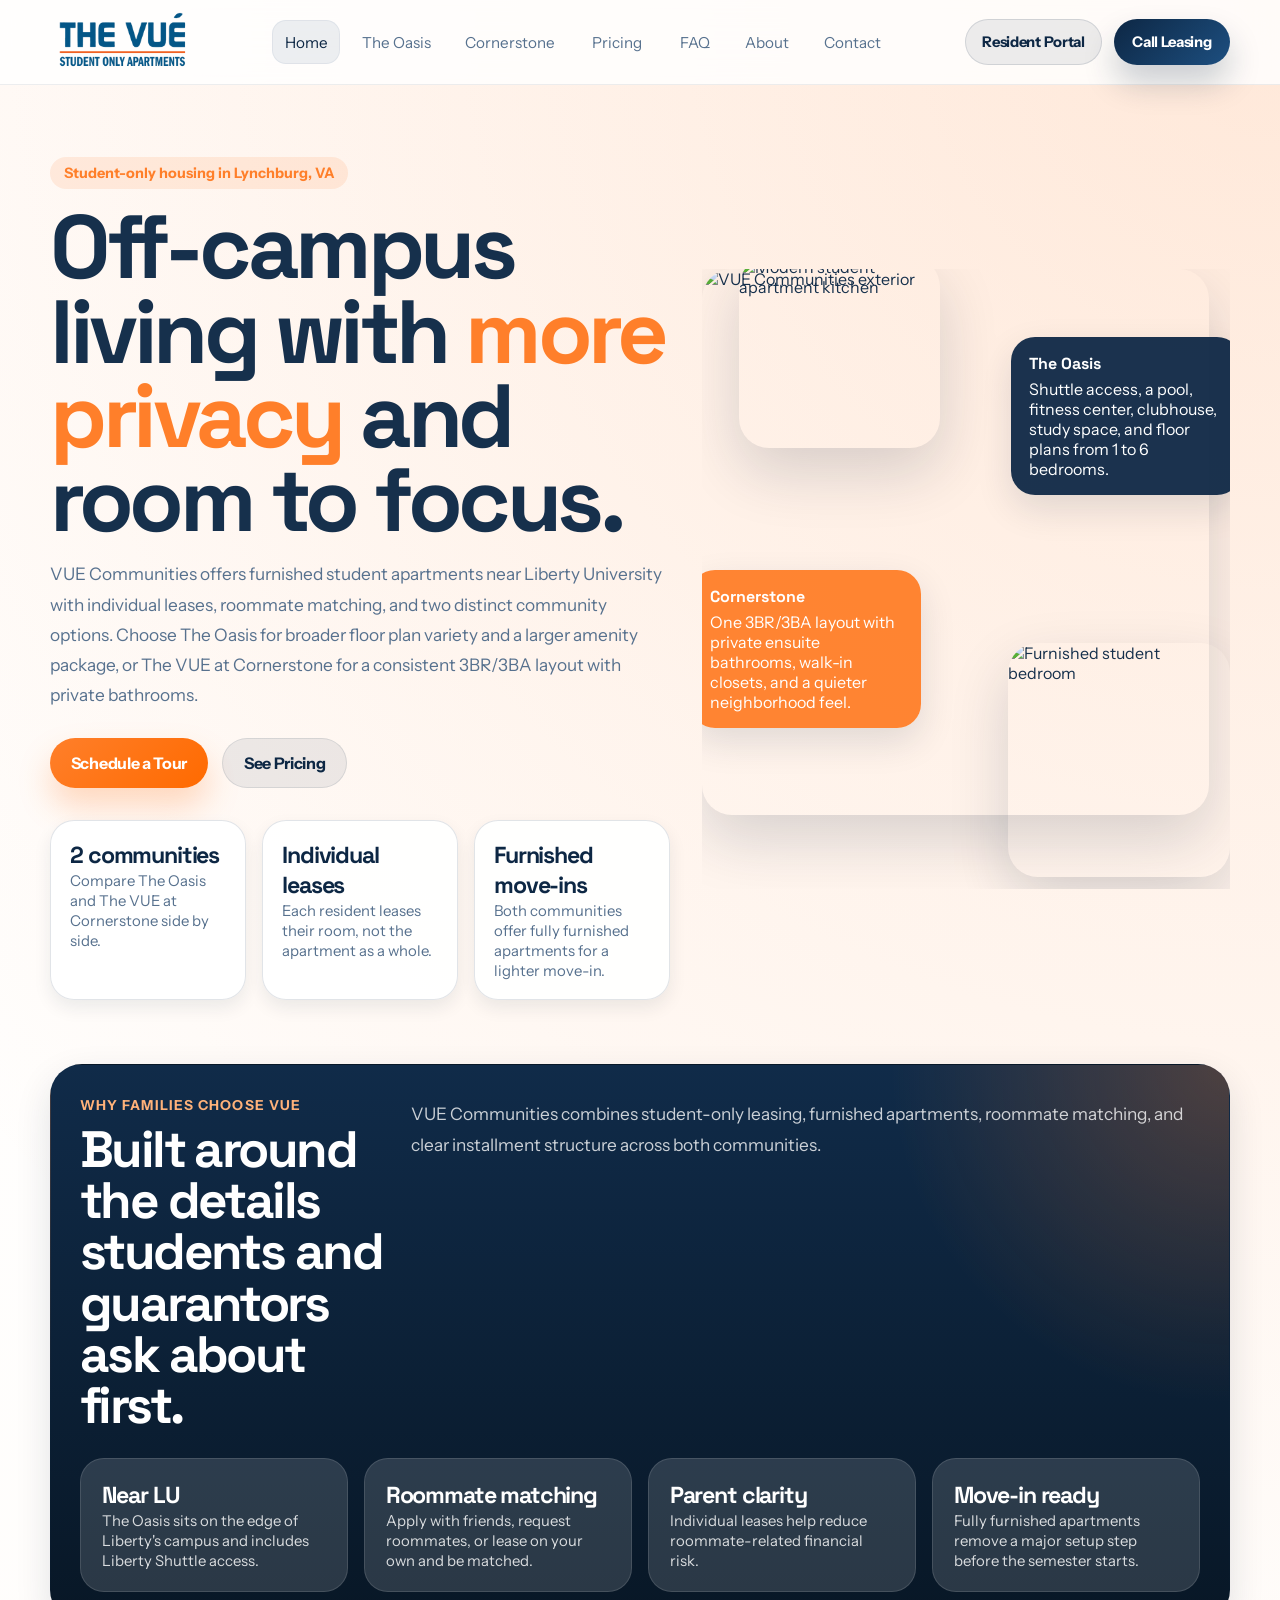
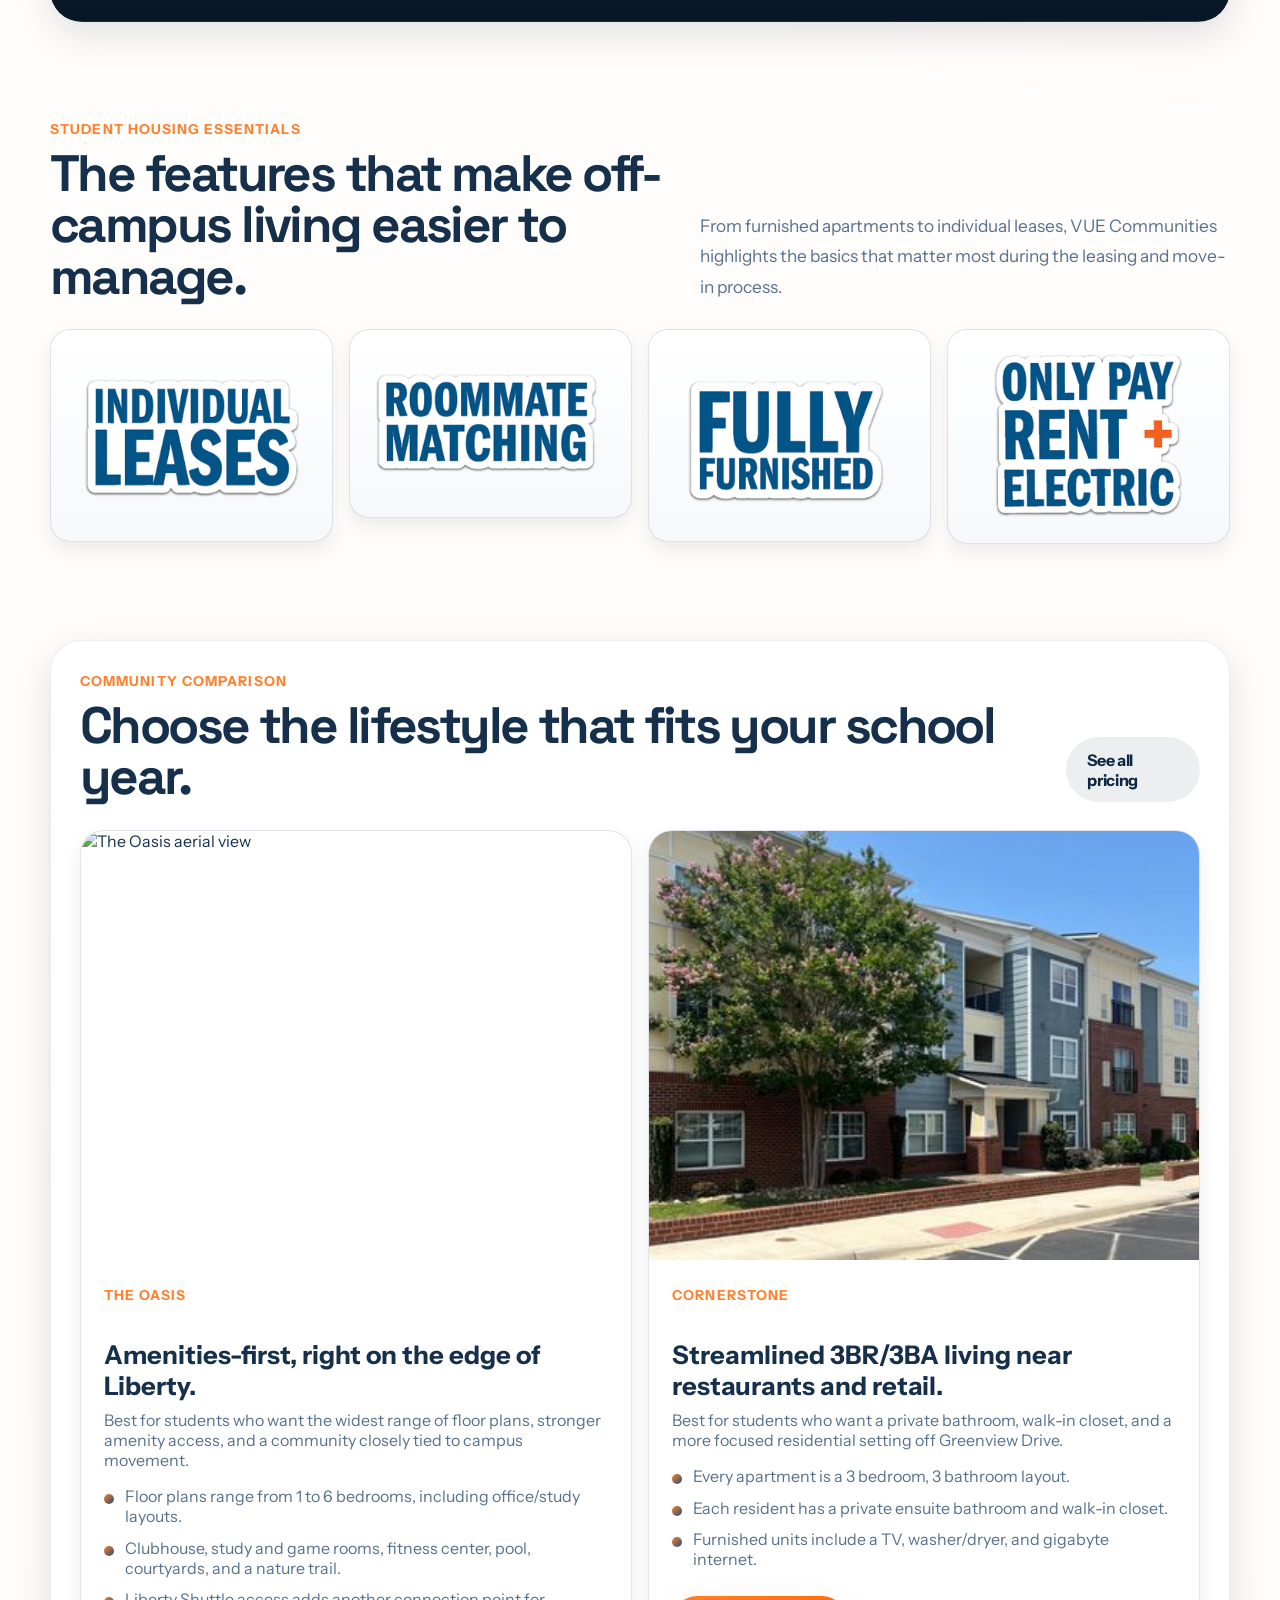
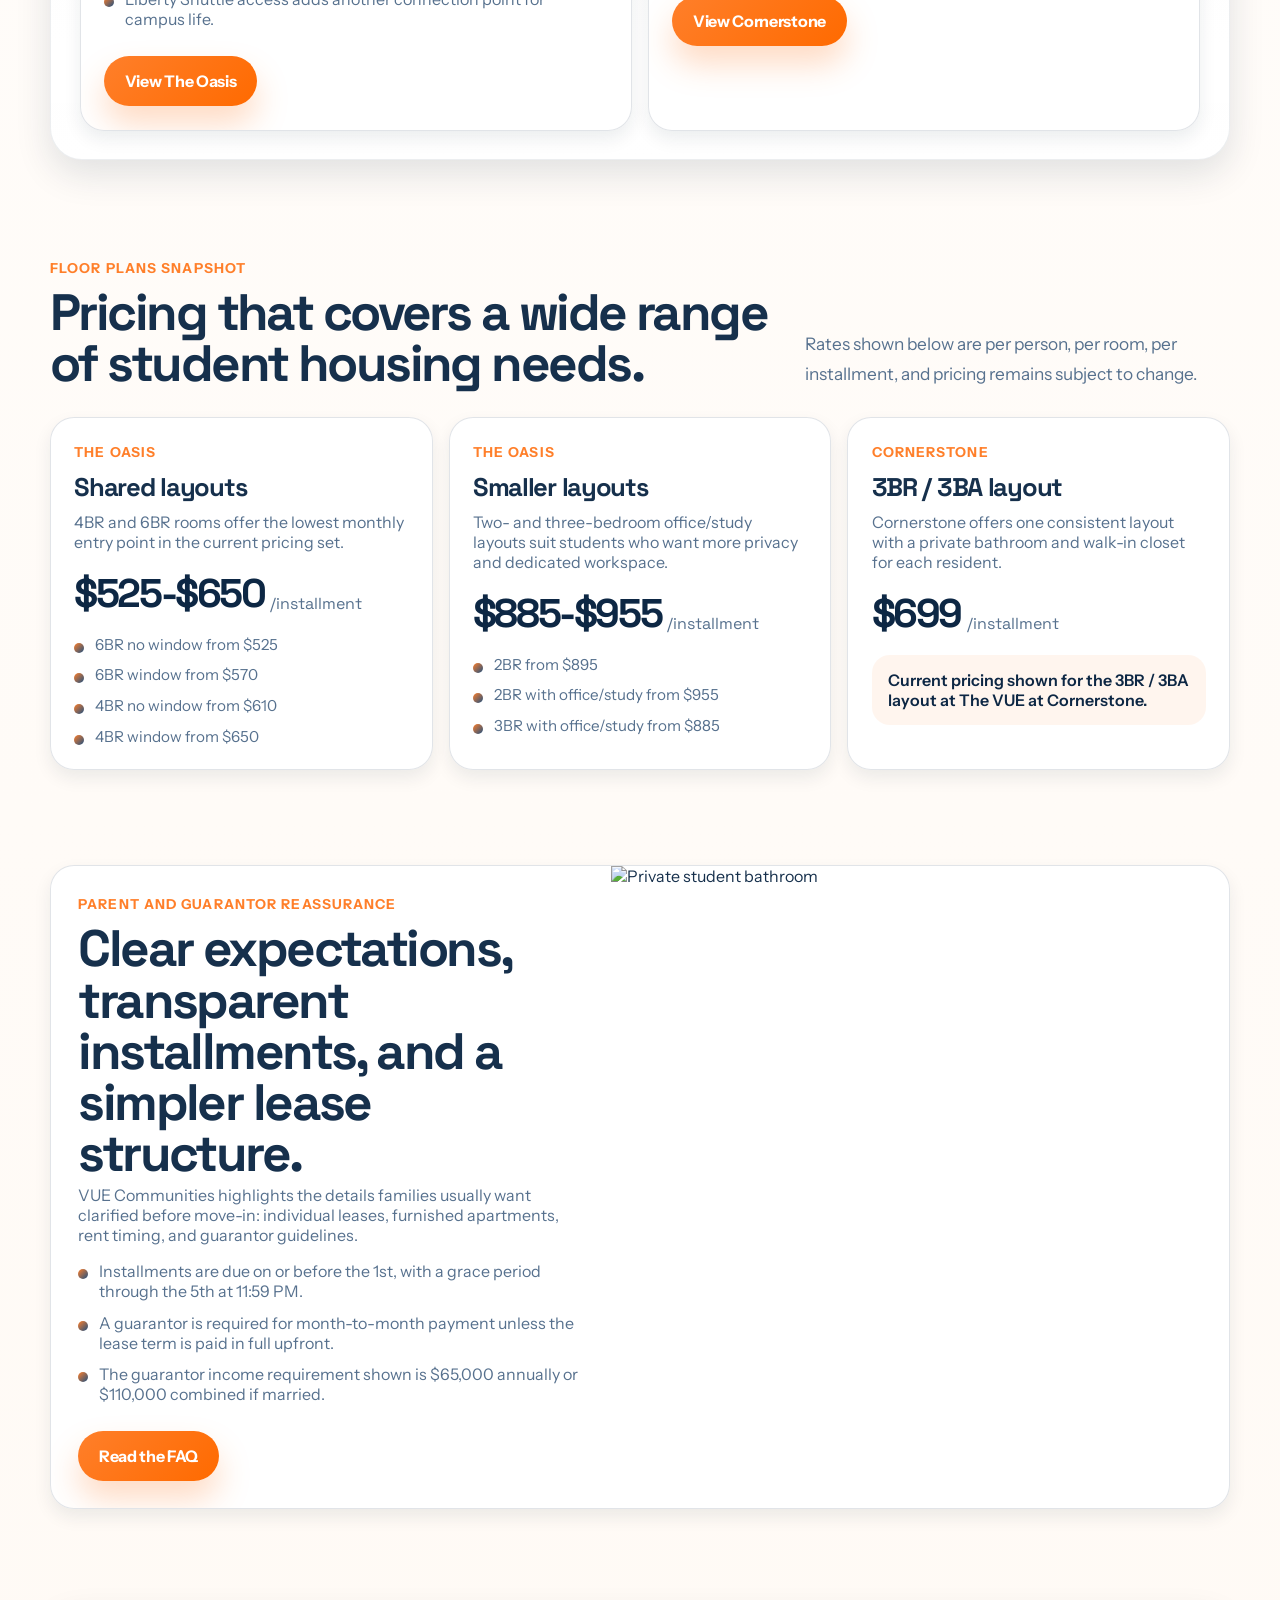
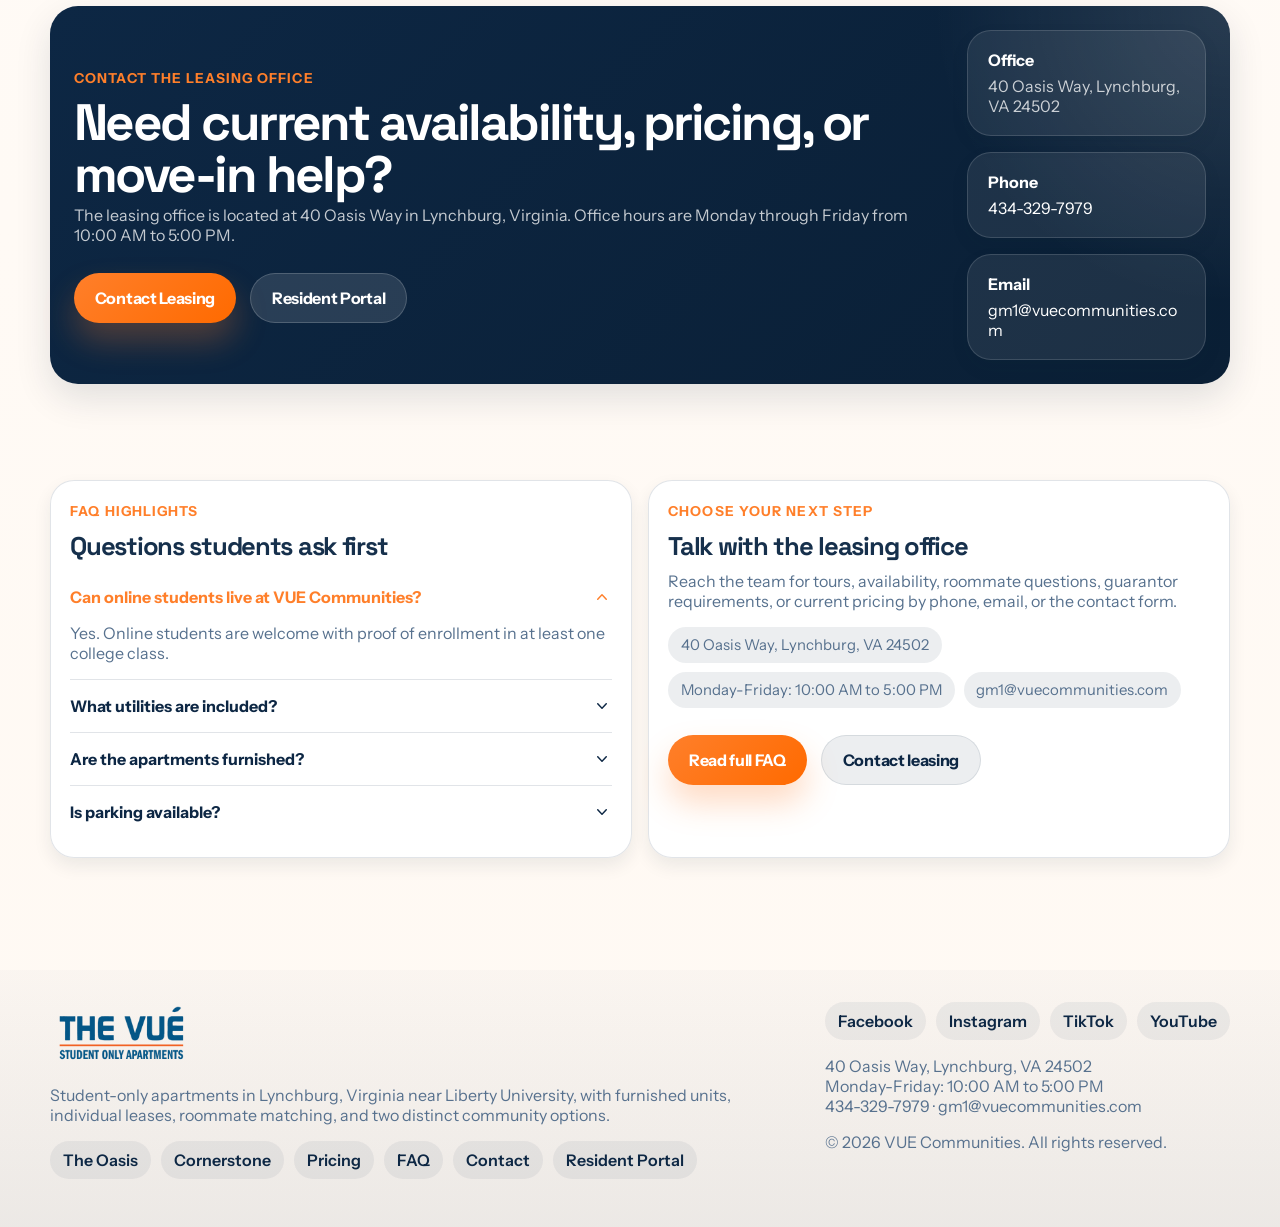
==== index.html @ 2d2b5cb3 "Restructure nav: flat links, consolidate content onto community pages Navigation simplified from dro" ====
<!doctype html>
<html lang="en">
  <head>
    <meta charset="utf-8" />
    <meta name="viewport" content="width=device-width, initial-scale=1" />
    <meta name="theme-color" content="#0d2744" />
    <link rel="icon" href="/assets/images/vue-logo.png" type="image/png" />
    <title>VUE Communities | Student Apartments Near Liberty University</title>
    <meta
      name="description"
      content="Student-only apartments near Liberty University in Lynchburg, VA. Compare The Oasis and The VUE at Cornerstone, with furnished units, individual leases, roommate matching, and current pricing."
    />
    <meta property="og:title" content="VUE Communities | Student Apartments Near Liberty University" />
    <meta
      property="og:description"
      content="Explore The Oasis and The VUE at Cornerstone, two furnished student apartment communities in Lynchburg, Virginia."
    />
    <meta property="og:type" content="website" />
    <meta property="og:url" content="https://vuecommunities.com/" />
    <meta property="og:image" content="https://vuecommunities.com/assets/images/vue-logo.png" />
    <meta name="twitter:card" content="summary" />
    <meta name="twitter:title" content="VUE Communities | Student Apartments Near Liberty University" />
    <meta
      name="twitter:description"
      content="Explore The Oasis and The VUE at Cornerstone, two furnished student apartment communities in Lynchburg, Virginia."
    />
    <link rel="canonical" href="https://vuecommunities.com/" />
    <link rel="icon" type="image/png" href="/assets/images/icon-192.png" />
    <link rel="apple-touch-icon" href="/assets/images/icon-192.png" />
    <link rel="manifest" href="/site.webmanifest" />
    <meta name="theme-color" content="#0d2744" />
    <link rel="preconnect" href="https://fonts.googleapis.com" />
    <link rel="preconnect" href="https://fonts.gstatic.com" crossorigin />
    <link
      href="https://fonts.googleapis.com/css2?family=Instrument+Sans:wght@400;500;600;700&family=Space+Grotesk:wght@500;700&display=swap"
      rel="stylesheet"
    />
    <link rel="stylesheet" href="/assets/styles.css" />
    <script defer src="/assets/site.js"></script>
  </head>
  <body>
    <a class="skip-link" href="#main">Skip to content</a>
    <header class="site-header">
      <div class="nav-shell">
        <a class="brand" href="/">
          <img src="/assets/images/vue-logo.png" alt="VUE Communities logo" />
        </a>
        <button
          class="nav-toggle"
          type="button"
          aria-label="Toggle navigation"
          aria-expanded="false"
          aria-controls="primary-nav"
          data-nav-toggle
        >
          <span></span><span></span><span></span>
        </button>
        <nav aria-label="Primary">
          <ul class="nav-links" id="primary-nav">
            <li><a class="is-active" href="/">Home</a></li>
            <li><a href="/the-oasis">The Oasis</a></li>
            <li><a href="/cornerstone">Cornerstone</a></li>
            <li><a href="/floor-plans-pricing">Pricing</a></li>
            <li><a href="/faq">FAQ</a></li>
            <li><a href="/about">About</a></li>
            <li><a href="/contact">Contact</a></li>
            <li class="nav-links__portal-item">
              <a href="https://sclas.twa.rentmanager.com/" target="_blank" rel="noopener noreferrer">Resident Portal</a>
            </li>
            <li class="nav-links__mobile-cta">
              <a class="btn btn-primary" href="tel:4343297979">Call Leasing</a>
              <a class="btn btn-dark" href="/contact">Schedule a Tour</a>
            </li>
          </ul>
        </nav>
        <div class="nav-actions">
          <a
            class="btn btn-secondary btn-portal"
            href="https://sclas.twa.rentmanager.com/"
            target="_blank"
            rel="noopener noreferrer"
          >
            Resident Portal
          </a>
          <a class="btn btn-dark" href="tel:4343297979">Call Leasing</a>
        </div>
      </div>
    </header>

    <main id="main">
      <div class="hero-wrap">
        <section class="hero">
          <div class="hero-copy reveal">
            <div class="eyebrow">Student-only housing in Lynchburg, VA</div>
            <h1>
              Off-campus living with
              <span class="accent">more privacy</span> and room to focus.
            </h1>
            <p>
              VUE Communities offers furnished student apartments near Liberty University with individual leases,
              roommate matching, and two distinct community options. Choose The Oasis for broader floor plan variety and
              a larger amenity package, or The VUE at Cornerstone for a consistent 3BR/3BA layout with private bathrooms.
            </p>
            <div class="hero-actions">
              <a class="btn btn-primary" href="/contact">Schedule a Tour</a>
              <a class="btn btn-secondary" href="/floor-plans-pricing">See Pricing</a>
            </div>
            <div class="hero-meta">
              <div class="meta-card">
                <strong>2 communities</strong>
                <span>Compare The Oasis and The VUE at Cornerstone side by side.</span>
              </div>
              <div class="meta-card">
                <strong>Individual leases</strong>
                <span>Each resident leases their room, not the apartment as a whole.</span>
              </div>
              <div class="meta-card">
                <strong>Furnished move-ins</strong>
                <span>Both communities offer fully furnished apartments for a lighter move-in.</span>
              </div>
            </div>
          </div>
          <div class="hero-visual reveal">
            <div class="photo-stack">
              <div class="photo-main">
                <img
                  src="https://povizsshrvyqcaszwzmr.supabase.co/storage/v1/object/public/vue-site-assets/outside-7.jpg"
                  alt="VUE Communities exterior"
                />
              </div>
              <div class="photo-float">
                <img
                  src="https://povizsshrvyqcaszwzmr.supabase.co/storage/v1/object/public/vue-site-assets/kitchen.png"
                  alt="Modern student apartment kitchen"
                />
              </div>
              <div class="photo-small">
                <img
                  src="https://povizsshrvyqcaszwzmr.supabase.co/storage/v1/object/public/vue-site-assets/bedroom-1.png"
                  alt="Furnished student bedroom"
                />
              </div>
              <div class="visual-chip">
                <strong>The Oasis</strong>
                Shuttle access, a pool, fitness center, clubhouse, study space, and floor plans from 1 to 6 bedrooms.
              </div>
              <div class="visual-chip is-orange">
                <strong>Cornerstone</strong>
                One 3BR/3BA layout with private ensuite bathrooms, walk-in closets, and a quieter neighborhood feel.
              </div>
            </div>
          </div>
        </section>
      </div>

      <section class="section reveal">
        <div class="surface navy">
          <div class="section-head">
            <div>
              <div class="kicker">Why families choose VUE</div>
              <h2>Built around the details students and guarantors ask about first.</h2>
            </div>
            <p class="section-intro">
              VUE Communities combines student-only leasing, furnished apartments, roommate matching, and clear
              installment structure across both communities.
            </p>
          </div>
          <div class="stat-grid">
            <div class="stat-card">
              <strong>Near LU</strong>
              <span>The Oasis sits on the edge of Liberty's campus and includes Liberty Shuttle access.</span>
            </div>
            <div class="stat-card">
              <strong>Roommate matching</strong>
              <span>Apply with friends, request roommates, or lease on your own and be matched.</span>
            </div>
            <div class="stat-card">
              <strong>Parent clarity</strong>
              <span>Individual leases help reduce roommate-related financial risk.</span>
            </div>
            <div class="stat-card">
              <strong>Move-in ready</strong>
              <span>Fully furnished apartments remove a major setup step before the semester starts.</span>
            </div>
          </div>
        </div>
      </section>

      <section class="section reveal">
        <div class="section-head">
          <div>
            <div class="kicker">Student housing essentials</div>
            <h2>The features that make off-campus living easier to manage.</h2>
          </div>
          <p class="section-intro">
            From furnished apartments to individual leases, VUE Communities highlights the basics that matter most during
            the leasing and move-in process.
          </p>
        </div>
        <div class="badge-art">
          <img src="/assets/images/fully-furnished.png" alt="Fully furnished badge" loading="lazy" />
          <img src="/assets/images/roommate-matching.png" alt="Roommate matching badge" loading="lazy" />
          <img src="/assets/images/rent-electric.png" alt="Only pay rent and electric badge" loading="lazy" />
          <img src="/assets/images/individual-leases.png" alt="Individual leases badge" loading="lazy" />
        </div>
      </section>

      <section class="section reveal">
        <div class="surface">
          <div class="section-head">
            <div>
              <div class="kicker">Community comparison</div>
              <h2>Choose the lifestyle that fits your school year.</h2>
            </div>
            <a class="btn btn-secondary" href="/floor-plans-pricing">See all pricing</a>
          </div>
          <div class="community-grid">
            <article class="community-card">
              <div class="media">
                <img
                  src="https://povizsshrvyqcaszwzmr.supabase.co/storage/v1/object/public/vue-site-assets/drone-3.jpg"
                  alt="The Oasis aerial view"
                  loading="lazy"
                />
              </div>
              <div class="community-card__body">
                <div class="kicker">The Oasis</div>
                <h3>Amenities-first, right on the edge of Liberty.</h3>
                <p>
                  Best for students who want the widest range of floor plans, stronger amenity access, and a community
                  closely tied to campus movement.
                </p>
                <ul class="list">
                  <li>Floor plans range from 1 to 6 bedrooms, including office/study layouts.</li>
                  <li>Clubhouse, study and game rooms, fitness center, pool, courtyards, and a nature trail.</li>
                  <li>Liberty Shuttle access adds another connection point for campus life.</li>
                </ul>
                <div class="hero-actions">
                  <a class="btn btn-primary" href="/the-oasis">View The Oasis</a>
                </div>
              </div>
            </article>
            <article class="community-card">
              <div class="media">
                <img
                  src="/assets/images/cornerstone-exterior.jpg"
                  alt="Exterior of The VUE at Cornerstone"
                  loading="lazy"
                />
              </div>
              <div class="community-card__body">
                <div class="kicker">Cornerstone</div>
                <h3>Streamlined 3BR/3BA living near restaurants and retail.</h3>
                <p>
                  Best for students who want a private bathroom, walk-in closet, and a more focused residential setting
                  off Greenview Drive.
                </p>
                <ul class="list">
                  <li>Every apartment is a 3 bedroom, 3 bathroom layout.</li>
                  <li>Each resident has a private ensuite bathroom and walk-in closet.</li>
                  <li>Furnished units include a TV, washer/dryer, and gigabyte internet.</li>
                </ul>
                <div class="hero-actions">
                  <a class="btn btn-primary" href="/cornerstone">View Cornerstone</a>
                </div>
              </div>
            </article>
          </div>
        </div>
      </section>

      <section class="section reveal">
        <div class="section-head">
          <div>
            <div class="kicker">Floor plans snapshot</div>
            <h2>Pricing that covers a wide range of student housing needs.</h2>
          </div>
          <p class="section-intro">
            Rates shown below are per person, per room, per installment, and pricing remains subject to change.
          </p>
        </div>
        <div class="pricing-grid three">
          <article class="pricing-card">
            <div class="pricing-card__body">
              <div class="kicker">The Oasis</div>
              <h3>Shared layouts</h3>
              <p>4BR and 6BR rooms offer the lowest monthly entry point in the current pricing set.</p>
              <div class="price"><strong>$525-$650</strong><span>/installment</span></div>
              <ul class="tiny-list">
                <li>6BR no window from $525</li>
                <li>6BR window from $570</li>
                <li>4BR no window from $610</li>
                <li>4BR window from $650</li>
              </ul>
            </div>
          </article>
          <article class="pricing-card">
            <div class="pricing-card__body">
              <div class="kicker">The Oasis</div>
              <h3>Smaller layouts</h3>
              <p>Two- and three-bedroom office/study layouts suit students who want more privacy and dedicated workspace.</p>
              <div class="price"><strong>$885-$955</strong><span>/installment</span></div>
              <ul class="tiny-list">
                <li>2BR from $895</li>
                <li>2BR with office/study from $955</li>
                <li>3BR with office/study from $885</li>
              </ul>
            </div>
          </article>
          <article class="pricing-card">
            <div class="pricing-card__body">
              <div class="kicker">Cornerstone</div>
              <h3>3BR / 3BA layout</h3>
              <p>Cornerstone offers one consistent layout with a private bathroom and walk-in closet for each resident.</p>
              <div class="price"><strong>$699</strong><span>/installment</span></div>
              <div class="pricing-note">Current pricing shown for the 3BR / 3BA layout at The VUE at Cornerstone.</div>
            </div>
          </article>
        </div>
      </section>

      <section class="section reveal">
        <div class="spotlight">
          <div class="spotlight__copy">
            <div class="kicker">Parent and guarantor reassurance</div>
            <h2>Clear expectations, transparent installments, and a simpler lease structure.</h2>
            <p>
              VUE Communities highlights the details families usually want clarified before move-in: individual leases,
              furnished apartments, rent timing, and guarantor guidelines.
            </p>
            <ul class="list">
              <li>Installments are due on or before the 1st, with a grace period through the 5th at 11:59 PM.</li>
              <li>A guarantor is required for month-to-month payment unless the lease term is paid in full upfront.</li>
              <li>The guarantor income requirement shown is $65,000 annually or $110,000 combined if married.</li>
            </ul>
            <div class="hero-actions">
              <a class="btn btn-primary" href="/faq">Read the FAQ</a>
            </div>
          </div>
          <div class="spotlight__media">
            <img
              src="https://povizsshrvyqcaszwzmr.supabase.co/storage/v1/object/public/vue-site-assets/bathroom-1.png"
              alt="Private student bathroom"
              loading="lazy"
            />
          </div>
        </div>
      </section>

      <section class="section reveal">
        <div class="cta-band">
          <div>
            <div class="kicker">Contact the leasing office</div>
            <h2>Need current availability, pricing, or move-in help?</h2>
            <p>
              The leasing office is located at 40 Oasis Way in Lynchburg, Virginia. Office hours are Monday through
              Friday from 10:00 AM to 5:00 PM.
            </p>
            <div class="hero-actions">
              <a class="btn btn-primary" href="/contact">Contact Leasing</a>
              <a
                class="btn btn-secondary"
                href="https://sclas.twa.rentmanager.com/"
                target="_blank"
                rel="noopener noreferrer"
              >
                Resident Portal
              </a>
            </div>
          </div>
          <div class="note-stack">
            <div class="note-card">
              <strong>Office</strong>
              <p>40 Oasis Way, Lynchburg, VA 24502</p>
            </div>
            <div class="note-card">
              <strong>Phone</strong>
              <p><a href="tel:4343297979">434-329-7979</a></p>
            </div>
            <div class="note-card">
              <strong>Email</strong>
              <p><a href="mailto:gm1@vuecommunities.com">gm1@vuecommunities.com</a></p>
            </div>
          </div>
        </div>
      </section>

      <section class="section reveal">
        <div class="faq-grid">
          <article class="faq-card">
            <div class="kicker">FAQ highlights</div>
            <h3>Questions students ask first</h3>
            <details open>
              <summary>Can online students live at VUE Communities?</summary>
              <p>Yes. Online students are welcome with proof of enrollment in at least one college class.</p>
            </details>
            <details>
              <summary>What utilities are included?</summary>
              <p>Electricity is billed separately. Internet is included, and the full utility bundle varies by community.</p>
            </details>
            <details>
              <summary>Are the apartments furnished?</summary>
              <p>Yes. Both communities are marketed as fully furnished.</p>
            </details>
            <details>
              <summary>Is parking available?</summary>
              <p>Both communities offer free parking, with one vehicle registration per resident.</p>
            </details>
          </article>
          <article class="faq-card">
            <div class="kicker">Choose your next step</div>
            <h3>Talk with the leasing office</h3>
            <p>
              Reach the team for tours, availability, roommate questions, guarantor requirements, or current pricing by
              phone, email, or the contact form.
            </p>
            <div class="pill-row">
              <span class="pill">40 Oasis Way, Lynchburg, VA 24502</span>
              <span class="pill">Monday-Friday: 10:00 AM to 5:00 PM</span>
              <span class="pill">gm1@vuecommunities.com</span>
            </div>
            <div class="hero-actions">
              <a class="btn btn-primary" href="/faq">Read full FAQ</a>
              <a class="btn btn-secondary" href="/contact">Contact leasing</a>
            </div>
          </article>
        </div>
      </section>
    </main>

    <footer class="site-footer">
      <div class="site-footer__inner">
        <div>
          <div class="footer-brand">
            <img src="/assets/images/vue-logo.png" alt="VUE Communities logo" />
          </div>
          <p>
            Student-only apartments in Lynchburg, Virginia near Liberty University, with furnished units, individual
            leases, roommate matching, and two distinct community options.
          </p>
          <div class="footer-links">
            <a href="/the-oasis">The Oasis</a>
            <a href="/cornerstone">Cornerstone</a>
            <a href="/floor-plans-pricing">Pricing</a>
            <a href="/faq">FAQ</a>
            <a href="/contact">Contact</a>
            <a href="https://sclas.twa.rentmanager.com/" target="_blank" rel="noopener noreferrer">Resident Portal</a>
          </div>
        </div>
        <div>
          <div class="social-links">
            <a
              href="https://www.facebook.com/profile.php?id=100093957887209&mibextid=LQQJ4d"
              target="_blank"
              rel="noopener noreferrer"
            >
              Facebook
            </a>
            <a
              href="https://www.instagram.com/the_vuelynchburg?igshid=MjEwN2IyYWYwYw=="
              target="_blank"
              rel="noopener noreferrer"
            >
              Instagram
            </a>
            <a href="https://www.tiktok.com/@the_vuelynchburg?lang=en" target="_blank" rel="noopener noreferrer">TikTok</a>
            <a href="https://www.youtube.com/channel/UC5Zr5mXkX5QOQk4cFccsYVQ" target="_blank" rel="noopener noreferrer">YouTube</a>
          </div>
          <p>
            40 Oasis Way, Lynchburg, VA 24502<br />
            Monday-Friday: 10:00 AM to 5:00 PM<br />
            <a href="tel:4343297979">434-329-7979</a> ·
            <a href="mailto:gm1@vuecommunities.com">gm1@vuecommunities.com</a>
          </p>
          <p>&copy; <span data-year></span> VUE Communities. All rights reserved.</p>
        </div>
      </div>
    </footer>
  </body>
</html>
---- assets/styles.css ----
:root {
  --navy-950: #081726;
  --navy-900: #0d2744;
  --navy-800: #133a62;
  --navy-700: #1d4f80;
  --orange-500: #ff7f2a;
  --orange-400: #ff9a4d;
  --sand-100: #fffaf4;
  --sand-200: #f7efe4;
  --white: #ffffff;
  --ink: #16304c;
  --muted: #57718e;
  --line: rgba(15, 39, 68, 0.12);
  --shadow-lg: 0 24px 60px rgba(10, 32, 54, 0.16);
  --shadow-md: 0 14px 36px rgba(10, 32, 54, 0.12);
  --shadow-sm: 0 8px 18px rgba(10, 32, 54, 0.08);
  --radius-xl: 32px;
  --radius-lg: 24px;
  --radius-md: 18px;
  --max-width: 1180px;
}

* {
  box-sizing: border-box;
}

html {
  scroll-behavior: smooth;
}

[id] {
  scroll-margin-top: 100px;
}

body {
  margin: 0;
  font-family: "Instrument Sans", system-ui, sans-serif;
  color: var(--ink);
  overflow-x: hidden;
  overflow-wrap: break-word;
  -webkit-text-size-adjust: 100%;
  background:
    radial-gradient(circle at top right, rgba(255, 127, 42, 0.18), transparent 28%),
    linear-gradient(180deg, #fff 0%, #fff9f3 100%);
}

a,
button,
summary {
  -webkit-tap-highlight-color: transparent;
}

body.menu-open {
  overflow: hidden;
}

a {
  color: inherit;
  text-decoration: none;
}

a:focus-visible {
  outline: 2px solid rgba(255, 127, 42, 0.55);
  outline-offset: 3px;
}

img {
  max-width: 100%;
  display: block;
}

button,
input,
select,
textarea {
  font: inherit;
}

.skip-link {
  position: absolute;
  left: 1rem;
  top: -4rem;
  padding: 0.75rem 1rem;
  border-radius: 999px;
  background: var(--navy-900);
  color: var(--white);
  z-index: 100;
}

.skip-link:focus {
  top: 1rem;
}

.site-header {
  position: sticky;
  top: 0;
  z-index: 40;
  backdrop-filter: blur(18px);
  background: rgba(255, 255, 255, 0.82);
  border-bottom: 1px solid rgba(15, 39, 68, 0.08);
}

.site-header.scrolled {
  box-shadow: var(--shadow-sm);
}

.nav-shell,
.site-footer__inner,
.section,
.hero,
.page-hero {
  width: min(var(--max-width), calc(100% - 2rem));
  margin: 0 auto;
}

.nav-shell {
  display: flex;
  align-items: center;
  justify-content: space-between;
  gap: 1.5rem;
  min-height: 84px;
}

.brand {
  display: flex;
  align-items: center;
  gap: 0.9rem;
  font-family: "Space Grotesk", system-ui, sans-serif;
  font-weight: 700;
  letter-spacing: -0.04em;
}

.brand img {
  width: 162px;
  height: auto;
}

.nav-links {
  display: flex;
  align-items: center;
  gap: 0.55rem;
  list-style: none;
  padding: 0;
  margin: 0;
  color: var(--muted);
  font-size: 0.95rem;
}

.nav-links li {
  display: flex;
  position: relative;
}

.nav-links a:not(.nav-links__mobile-cta a),
.nav-subnav__summary {
  display: inline-flex;
  align-items: center;
  justify-content: center;
  min-height: 44px;
  padding: 0.55rem 0.8rem;
  border: 0;
  border-radius: 14px;
  background: transparent;
  text-align: center;
  line-height: 1.15;
  color: inherit;
  font: inherit;
  cursor: pointer;
  transition: color 180ms ease, background 180ms ease, box-shadow 180ms ease;
}

.nav-links a:not(.nav-links__mobile-cta a).is-active,
.nav-group.is-active .nav-subnav__summary,
.nav-subnav[open] .nav-subnav__summary {
  color: var(--navy-900);
  background: rgba(19, 58, 98, 0.08);
  box-shadow: inset 0 0 0 1px rgba(19, 58, 98, 0.06);
}

@media (hover: hover) {
  .nav-links a:not(.nav-links__mobile-cta a):hover,
  .nav-subnav__summary:hover {
    color: var(--navy-900);
    background: rgba(19, 58, 98, 0.08);
    box-shadow: inset 0 0 0 1px rgba(19, 58, 98, 0.06);
  }
}

.nav-links a:not(.nav-links__mobile-cta a):active,
.nav-subnav__summary:active {
  background: rgba(19, 58, 98, 0.14);
}

.nav-links a:not(.nav-links__mobile-cta a):focus-visible,
.nav-subnav__summary:focus-visible {
  outline: 2px solid rgba(255, 127, 42, 0.55);
  outline-offset: 2px;
}

.nav-subnav {
  position: relative;
}

.nav-subnav__summary {
  gap: 0.5rem;
  list-style: none;
  white-space: nowrap;
}

.nav-subnav__summary::-webkit-details-marker {
  display: none;
}

.nav-subnav__chevron {
  width: 0.5rem;
  height: 0.5rem;
  border-right: 2px solid currentColor;
  border-bottom: 2px solid currentColor;
  transform: translateY(-1px) rotate(45deg);
  transition: transform 180ms ease;
}

.nav-subnav[open] .nav-subnav__chevron {
  transform: translateY(1px) rotate(-135deg);
}

.nav-subnav__menu {
  position: absolute;
  top: calc(100% + 0.6rem);
  left: 0;
  min-width: 220px;
  display: grid;
  gap: 0.35rem;
  padding: 0.55rem;
  margin: 0;
  list-style: none;
  border-radius: 20px;
  border: 1px solid var(--line);
  background: rgba(255, 255, 255, 0.98);
  box-shadow: var(--shadow-lg);
}

.nav-subnav__menu a {
  justify-content: flex-start;
  max-width: none;
  white-space: nowrap;
}

.nav-links li.nav-links__portal-item {
  display: none;
}

li.nav-links__mobile-cta {
  display: none;
}

.nav-links a[href="/floor-plans-pricing"] {
  min-width: 80px;
}

.nav-links a[href="/"] {
  min-width: 62px;
}

.nav-links a[href="/faq"] {
  min-width: 58px;
}

.nav-links a[href="/about"] {
  min-width: 66px;
}

.nav-links a[href="/contact"] {
  min-width: 76px;
}

.nav-links a[href="/amenities"] {
  min-width: 92px;
}

.nav-links a[href="/communities"] {
  white-space: normal;
}

.nav-links a[href="/floor-plans-pricing"] {
  white-space: nowrap;
}

.nav-links a:not([href="/floor-plans-pricing"]):not([href="/communities"]) {
  white-space: nowrap;
}

@media (min-width: 901px) {
  .nav-shell {
    gap: 1rem;
  }

  .brand img {
    width: 150px;
  }

  .nav-actions .btn {
    min-height: 46px;
    padding-inline: 1rem;
    font-size: 0.92rem;
  }

  .nav-actions .btn-dark {
    padding-inline: 1.15rem;
  }
}

@media (max-width: 1160px) and (min-width: 901px) {
  .nav-links {
    gap: 0.35rem;
    font-size: 0.9rem;
  }

  .nav-links a,
  .nav-subnav__summary {
    padding: 0.5rem 0.65rem;
  }
}

@media (max-width: 1000px) and (min-width: 901px) {
  .brand img {
    width: 138px;
  }

  .nav-actions .btn-dark {
    font-size: 0.92rem;
    min-height: 46px;
    padding-inline: 1rem;
  }
}

@media (max-width: 900px) {
  .nav-links li {
    display: block;
  }

  .nav-links a,
  .nav-links a[href="/floor-plans-pricing"],
  .nav-links a[href="/communities"],
  .nav-subnav__summary {
    max-width: none;
    justify-content: flex-start;
    white-space: normal;
  }

  .nav-subnav {
    width: 100%;
  }

  .nav-subnav__summary {
    width: 100%;
  }

  .nav-subnav__menu {
    position: static;
    min-width: 0;
    margin-top: 0.45rem;
    box-shadow: none;
    border-radius: 18px;
    background: rgba(15, 39, 68, 0.04);
  }
}

.amenity-card {
  padding: 1.2rem;
  background: rgba(255, 255, 255, 0.96);
}

.surface.navy .amenity-card {
  background: rgba(255, 255, 255, 0.94);
  border: 1px solid rgba(255, 255, 255, 0.22);
  box-shadow: 0 12px 24px rgba(4, 15, 28, 0.18);
}

.surface.navy .amenity-card strong {
  color: var(--navy-900);
}

.surface.navy .amenity-card p {
  color: var(--muted);
}

.icon-amenity-grid {
  display: grid;
  grid-template-columns: repeat(4, minmax(0, 1fr));
  gap: 1rem;
}

.icon-amenity {
  display: flex;
  flex-direction: column;
  align-items: center;
  gap: 0.75rem;
  padding: 1.4rem 0.75rem;
  border-radius: var(--radius-lg);
  background: rgba(255, 255, 255, 0.06);
  border: 1px solid rgba(255, 255, 255, 0.1);
  text-align: center;
  transition: transform 250ms ease, background 250ms ease;
}

@media (hover: hover) {
  .icon-amenity:hover {
    transform: translateY(-3px);
    background: rgba(255, 255, 255, 0.12);
  }
}

.icon-amenity img {
  width: 64px;
  height: 64px;
  object-fit: contain;
  filter: brightness(0) invert(1);
  opacity: 0.85;
}

.icon-amenity span {
  color: rgba(255, 255, 255, 0.92);
  font-size: 0.85rem;
  font-weight: 700;
  letter-spacing: 0.04em;
  text-transform: uppercase;
  line-height: 1.3;
}

.surface:not(.navy) .icon-amenity {
  background: rgba(15, 39, 68, 0.04);
  border-color: var(--line);
}

.surface:not(.navy) .icon-amenity img {
  filter: none;
  opacity: 0.75;
}

.surface:not(.navy) .icon-amenity span {
  color: var(--navy-900);
}

@media (max-width: 1080px) {
  .icon-amenity-grid {
    grid-template-columns: repeat(4, minmax(0, 1fr));
  }
}

@media (max-width: 680px) {
  .icon-amenity-grid {
    grid-template-columns: repeat(2, minmax(0, 1fr));
  }

  .icon-amenity {
    padding: 1.1rem 0.6rem;
  }

  .icon-amenity img {
    width: 52px;
    height: 52px;
  }

  .icon-amenity span {
    font-size: 0.78rem;
  }
}

.photo-gallery {
  display: grid;
  grid-template-columns: repeat(4, minmax(0, 1fr));
  gap: 0.6rem;
}

.photo-gallery__item {
  position: relative;
  aspect-ratio: 1.2;
  overflow: hidden;
  border-radius: 16px;
  cursor: pointer;
  background: rgba(15, 39, 68, 0.06);
}

.photo-gallery__item img {
  width: 100%;
  height: 100%;
  object-fit: cover;
  transition: transform 350ms ease;
}

@media (hover: hover) {
  .photo-gallery__item:hover img {
    transform: scale(1.06);
  }
}

.photo-gallery__item:active img {
  transform: scale(0.98);
}

.photo-gallery__item--wide {
  grid-column: span 2;
}

.photo-gallery__item--tall {
  grid-row: span 2;
  aspect-ratio: auto;
}

.gallery-lightbox {
  position: fixed;
  inset: 0;
  z-index: 200;
  display: flex;
  align-items: center;
  justify-content: center;
  background: rgba(8, 23, 38, 0.92);
  backdrop-filter: blur(8px);
  opacity: 0;
  pointer-events: none;
  transition: opacity 250ms ease;
}

.gallery-lightbox.is-open {
  opacity: 1;
  pointer-events: auto;
}

.gallery-lightbox__img {
  max-width: 90vw;
  max-height: 85vh;
  border-radius: 16px;
  box-shadow: 0 32px 80px rgba(0, 0, 0, 0.4);
  object-fit: contain;
}

.gallery-lightbox__close,
.gallery-lightbox__prev,
.gallery-lightbox__next {
  position: absolute;
  border: 0;
  background: rgba(255, 255, 255, 0.15);
  color: var(--white);
  cursor: pointer;
  border-radius: 999px;
  display: flex;
  align-items: center;
  justify-content: center;
  transition: background 180ms ease;
  -webkit-tap-highlight-color: transparent;
}

.gallery-lightbox__close:hover,
.gallery-lightbox__prev:hover,
.gallery-lightbox__next:hover {
  background: rgba(255, 255, 255, 0.28);
}

.gallery-lightbox__close {
  top: 1.2rem;
  right: 1.2rem;
  width: 48px;
  height: 48px;
  font-size: 1.5rem;
  font-weight: 700;
}

.gallery-lightbox__prev,
.gallery-lightbox__next {
  top: 50%;
  transform: translateY(-50%);
  width: 52px;
  height: 52px;
  font-size: 1.4rem;
}

.gallery-lightbox__prev {
  left: 1rem;
}

.gallery-lightbox__next {
  right: 1rem;
}

.gallery-lightbox__counter {
  position: absolute;
  bottom: 1.2rem;
  left: 50%;
  transform: translateX(-50%);
  padding: 0.4rem 0.9rem;
  border-radius: 999px;
  background: rgba(0, 0, 0, 0.45);
  color: rgba(255, 255, 255, 0.85);
  font-size: 0.85rem;
  font-weight: 600;
}

@media (max-width: 1080px) {
  .photo-gallery {
    grid-template-columns: repeat(3, minmax(0, 1fr));
  }
}

@media (max-width: 680px) {
  .photo-gallery {
    grid-template-columns: repeat(2, minmax(0, 1fr));
    gap: 0.45rem;
  }

  .photo-gallery__item {
    border-radius: 12px;
  }

  .photo-gallery__item--wide {
    grid-column: span 1;
  }

  .photo-gallery__item--tall {
    grid-row: span 1;
    aspect-ratio: 1.2;
  }

  .gallery-lightbox__prev,
  .gallery-lightbox__next {
    width: 44px;
    height: 44px;
    font-size: 1.2rem;
  }

  .gallery-lightbox__prev {
    left: 0.5rem;
  }

  .gallery-lightbox__next {
    right: 0.5rem;
  }
}

.surface.navy .kicker {
  color: #ffb27a;
}

.surface.navy .section-head h2 {
  max-width: 14ch;
}

.surface.navy .section-head {
  align-items: start;
}

.surface.navy .section-head p {
  color: rgba(255, 255, 255, 0.78);
}

.note-card p,
.note-card a {
  color: var(--white);
}

.note-card strong {
  color: var(--white);
}

.cta-band .note-card {
  background: rgba(255, 255, 255, 0.08);
  border: 1px solid rgba(255, 255, 255, 0.14);
}

.footer-brand + p,
.site-footer p {
  color: var(--muted);
}

.faq-card p,
.info-card p,
.community-card p,
.pricing-card p,
.amenity-card p,
.contact-card p,
.form-card p,
.spotlight__copy p,
.surface p {
  color: var(--muted);
}

.surface.navy .stat-card {
  background: rgba(255, 255, 255, 0.14);
  border: 1px solid rgba(255, 255, 255, 0.12);
}

.surface.navy .stat-card span {
  color: rgba(255, 255, 255, 0.82);
}

.surface.navy .compare-card,
.surface.navy .info-card,
.surface.navy .note-card {
  background: rgba(255, 255, 255, 0.08);
  border-color: rgba(255, 255, 255, 0.12);
}

.surface.navy .compare-card strong,
.surface.navy .info-card strong,
.surface.navy .note-card strong {
  color: var(--white);
}

.surface.navy .compare-card p,
.surface.navy .info-card p,
.surface.navy .note-card p {
  color: rgba(255, 255, 255, 0.82);
}

.quote {
  color: var(--navy-900);
}

.quote strong {
  color: inherit;
}

.contact-card a,
.note-card a,
.site-footer a {
  word-break: break-word;
}

.hero-actions .btn-secondary {
  border: 1px solid rgba(15, 39, 68, 0.1);
}

@media (hover: hover) {
  .hero-actions .btn-secondary:hover {
    background: rgba(15, 39, 68, 0.12);
  }
}

.hero-actions .btn-secondary:active {
  background: rgba(15, 39, 68, 0.18);
}

.cta-band .btn-secondary {
  color: var(--white);
  background: rgba(255, 255, 255, 0.12);
  border: 1px solid rgba(255, 255, 255, 0.18);
}

@media (hover: hover) {
  .cta-band .btn-secondary:hover {
    background: rgba(255, 255, 255, 0.22);
  }
}

.cta-band .btn-secondary:active {
  background: rgba(255, 255, 255, 0.3);
}

input:focus,
select:focus,
textarea:focus {
  outline: 2px solid rgba(255, 127, 42, 0.35);
  border-color: rgba(255, 127, 42, 0.45);
}

::selection {
  background: rgba(255, 127, 42, 0.18);
}

@media (max-width: 680px) {
  .surface.navy .section-head h2 {
    max-width: none;
  }
}

@media (prefers-reduced-motion: reduce) {
  html {
    scroll-behavior: auto;
  }

  .reveal,
  .btn,
  .nav-links a {
    transition: none;
  }
}

@media (forced-colors: active) {
  .nav-links a:focus-visible,
  input:focus,
  select:focus,
  textarea:focus {
    outline: 2px solid CanvasText;
  }
}

@media print {
  .site-header,
  .site-footer,
  .nav-toggle,
  .btn,
  .hero-actions {
    display: none !important;
  }
}

.nav-actions {
  display: flex;
  align-items: center;
  gap: 0.75rem;
}

.nav-toggle {
  display: none;
  width: 52px;
  height: 52px;
  border: 0;
  border-radius: 18px;
  background: rgba(15, 39, 68, 0.08);
  color: var(--navy-900);
  cursor: pointer;
}

.nav-toggle span {
  display: block;
  width: 22px;
  height: 2px;
  margin: 4px auto;
  background: currentColor;
  border-radius: 999px;
  transition: transform 250ms ease, opacity 250ms ease;
}

body.menu-open .nav-toggle span:nth-child(1) {
  transform: translateY(6px) rotate(45deg);
}

body.menu-open .nav-toggle span:nth-child(2) {
  opacity: 0;
}

body.menu-open .nav-toggle span:nth-child(3) {
  transform: translateY(-6px) rotate(-45deg);
}

.btn {
  display: inline-flex;
  align-items: center;
  justify-content: center;
  gap: 0.55rem;
  min-height: 50px;
  padding: 0.8rem 1.3rem;
  border: 0;
  border-radius: 999px;
  font-weight: 700;
  letter-spacing: -0.02em;
  transition: transform 180ms ease, box-shadow 180ms ease, background 180ms ease;
}

@media (hover: hover) {
  .btn:hover {
    transform: translateY(-1px);
  }
}

.btn:active {
  transform: translateY(1px) scale(0.97);
  transition-duration: 80ms;
}

.btn:focus-visible,
.faq-card summary:focus-visible,
.footer-links a:focus-visible,
.social-links a:focus-visible {
  outline: 2px solid rgba(255, 127, 42, 0.55);
  outline-offset: 3px;
}

.btn-primary {
  color: var(--white);
  background: linear-gradient(135deg, var(--orange-500), #ff6a00);
  box-shadow: 0 18px 32px rgba(255, 127, 42, 0.28);
}

.btn-secondary {
  color: var(--navy-900);
  background: rgba(15, 39, 68, 0.08);
}

.btn-portal {
  min-height: 46px;
  padding: 0.72rem 1.05rem;
  border: 1px solid rgba(15, 39, 68, 0.12);
  box-shadow: none;
}

.btn-dark {
  color: var(--white);
  background: linear-gradient(135deg, var(--navy-900), var(--navy-700));
  box-shadow: 0 18px 32px rgba(13, 39, 68, 0.22);
}

.hero-wrap {
  padding: 4.5rem 0 2rem;
}

.hero {
  display: grid;
  grid-template-columns: minmax(0, 1.08fr) minmax(0, 0.92fr);
  gap: 2rem;
  align-items: center;
}

.hero-copy {
  position: relative;
}

.eyebrow {
  display: inline-flex;
  align-items: center;
  gap: 0.55rem;
  margin-bottom: 1rem;
  padding: 0.45rem 0.85rem;
  border-radius: 999px;
  background: rgba(255, 127, 42, 0.12);
  color: var(--orange-500);
  font-size: 0.9rem;
  font-weight: 700;
}

.hero h1,
.page-hero h1,
.section h2,
.card h3,
.pricing-card h3,
.faq-card h3,
.contact-card h3 {
  font-family: "Space Grotesk", system-ui, sans-serif;
  letter-spacing: -0.05em;
  margin: 0;
}

.hero h1 {
  font-size: clamp(3rem, 7vw, 5.7rem);
  line-height: 0.94;
}

.hero h1 .accent,
.section h2 .accent,
.page-hero h1 .accent {
  color: var(--orange-500);
}

.hero p,
.page-hero p,
.section-intro {
  font-size: 1.08rem;
  line-height: 1.75;
  color: var(--muted);
}

.hero-actions {
  display: flex;
  flex-wrap: wrap;
  gap: 0.9rem;
  margin-top: 1.7rem;
}

.hero-meta,
.stat-grid,
.info-grid,
.pricing-grid,
.contact-grid,
.faq-grid,
.feature-grid,
.community-grid,
.amenity-grid,
.gallery-grid {
  display: grid;
  gap: 1rem;
}

.hero-meta {
  grid-template-columns: repeat(3, minmax(0, 1fr));
  margin-top: 2rem;
}

.meta-card,
.card,
.pricing-card,
.info-card,
.contact-card,
.faq-card,
.amenity-card,
.community-card,
.compare-card,
.spotlight,
.note-card,
.form-card {
  border: 1px solid var(--line);
  border-radius: var(--radius-lg);
  background: rgba(255, 255, 255, 0.92);
  box-shadow: var(--shadow-sm);
}

.meta-card,
.info-card,
.contact-card,
.faq-card,
.amenity-card,
.compare-card,
.note-card {
  padding: 1.2rem;
}

.meta-card strong,
.stat-card strong {
  display: block;
  font-family: "Space Grotesk", system-ui, sans-serif;
  font-size: 1.45rem;
  letter-spacing: -0.05em;
  color: var(--navy-900);
}

.meta-card span,
.stat-card span,
.pill,
.caption {
  color: var(--muted);
  font-size: 0.93rem;
}

.hero-visual {
  position: relative;
  min-height: 620px;
  overflow: clip;
}

.photo-stack {
  position: absolute;
  inset: 0;
}

.photo-main,
.photo-small,
.photo-float,
.photo-banner {
  position: absolute;
  overflow: hidden;
  border-radius: 30px;
  box-shadow: var(--shadow-lg);
}

.photo-main {
  inset: 0 4% 12% 0;
}

.photo-small {
  width: 42%;
  right: 0;
  bottom: 2%;
  aspect-ratio: 0.95;
}

.photo-float {
  width: 38%;
  left: 7%;
  top: -2%;
  aspect-ratio: 1.05;
}

.photo-main img,
.photo-small img,
.photo-float img,
.photo-banner img,
.media img {
  width: 100%;
  height: 100%;
  object-fit: cover;
}

.visual-chip {
  position: absolute;
  right: -2%;
  top: 11%;
  padding: 1rem 1.15rem;
  max-width: 230px;
  border-radius: 24px;
  background: rgba(13, 39, 68, 0.94);
  color: var(--white);
  box-shadow: var(--shadow-md);
}

.visual-chip strong {
  display: block;
  margin-bottom: 0.3rem;
  font-family: "Space Grotesk", system-ui, sans-serif;
}

.visual-chip.is-orange {
  left: -2%;
  right: auto;
  top: auto;
  bottom: 26%;
  background: rgba(255, 127, 42, 0.96);
}

.section {
  padding: 2rem 0 4rem;
}

.section-head {
  display: flex;
  align-items: end;
  justify-content: space-between;
  gap: 1.5rem;
  margin-bottom: 1.7rem;
}

.section h2,
.page-hero h1 {
  font-size: clamp(2.2rem, 4vw, 3.8rem);
  line-height: 1;
}

.section p {
  margin: 0.35rem 0 0;
}

.surface {
  padding: 1.8rem;
  border-radius: var(--radius-xl);
  background:
    linear-gradient(180deg, rgba(255, 255, 255, 0.94), rgba(255, 255, 255, 0.98)),
    var(--white);
  border: 1px solid rgba(15, 39, 68, 0.08);
  box-shadow: var(--shadow-md);
}

.surface.navy {
  color: var(--white);
  background:
    radial-gradient(circle at top right, rgba(255, 127, 42, 0.26), transparent 26%),
    linear-gradient(180deg, #102b49, #081726);
}

.surface.navy p,
.surface.navy li,
.surface.navy .section-intro,
.surface.navy .pill,
.surface.navy .caption {
  color: rgba(255, 255, 255, 0.78);
}

.surface.navy h2,
.surface.navy h3,
.surface.navy strong {
  color: var(--white);
}

.stat-grid {
  grid-template-columns: repeat(4, minmax(0, 1fr));
}

.stat-card {
  padding: 1.3rem;
  border-radius: 24px;
  background: rgba(255, 255, 255, 0.72);
  border: 1px solid rgba(255, 255, 255, 0.34);
}

.feature-grid {
  grid-template-columns: repeat(4, minmax(0, 1fr));
}

.badge-art {
  display: grid;
  grid-template-columns: repeat(4, minmax(0, 1fr));
  gap: 1rem;
}

.badge-art img {
  width: 100%;
  border-radius: 20px;
  background: linear-gradient(180deg, #fff, #f6f8fb);
  border: 1px solid var(--line);
  box-shadow: var(--shadow-sm);
}

.community-grid,
.pricing-grid,
.contact-grid {
  grid-template-columns: repeat(2, minmax(0, 1fr));
}

.community-card,
.pricing-card {
  overflow: hidden;
  transition: transform 250ms ease, box-shadow 250ms ease;
}

@media (hover: hover) {
  .community-card:hover,
  .pricing-card:hover {
    transform: translateY(-4px);
    box-shadow: var(--shadow-lg);
  }
}

.community-card:active,
.pricing-card:active {
  transform: scale(0.99);
  transition-duration: 80ms;
}

.media {
  aspect-ratio: 1.28;
  overflow: hidden;
}

.layout-card .media {
  display: grid;
  place-items: center;
  aspect-ratio: 1.08;
  padding: 1rem;
  background: linear-gradient(180deg, #ffffff, #f5f7fb);
}

.layout-card .media img {
  width: 100%;
  height: 100%;
  object-fit: contain;
}

.community-card__body,
.pricing-card__body {
  padding: 1.45rem;
}

.community-card h3,
.pricing-card h3,
.card h3,
.faq-card h3,
.contact-card h3,
.form-card h3 {
  font-size: 1.6rem;
  margin-bottom: 0.55rem;
}

.kicker {
  display: inline-flex;
  align-items: center;
  gap: 0.45rem;
  margin-bottom: 0.7rem;
  color: var(--orange-500);
  font-size: 0.86rem;
  font-weight: 700;
  letter-spacing: 0.08em;
  text-transform: uppercase;
}

.list,
.tiny-list {
  list-style: none;
  padding: 0;
  margin: 1rem 0 0;
}

.list li,
.tiny-list li {
  display: flex;
  gap: 0.7rem;
  align-items: start;
  color: var(--muted);
}

.list li + li,
.tiny-list li + li {
  margin-top: 0.72rem;
}

.list li::before,
.tiny-list li::before {
  content: "";
  width: 10px;
  height: 10px;
  flex: 0 0 auto;
  margin-top: 0.5rem;
  border-radius: 999px;
  background: linear-gradient(135deg, var(--orange-500), var(--navy-700));
}

.tiny-list {
  font-size: 0.95rem;
}

.compare-table {
  width: 100%;
  border-collapse: collapse;
  font-size: 0.96rem;
}

.table-wrap {
  overflow-x: auto;
}

.compare-table th,
.compare-table td {
  padding: 1rem;
  text-align: left;
  border-bottom: 1px solid rgba(255, 255, 255, 0.1);
}

.compare-table tbody tr:last-child td {
  border-bottom: 0;
}

.compare-table th {
  color: rgba(255, 255, 255, 0.7);
  font-weight: 600;
}

.compare-table td strong {
  font-size: 1rem;
}

.compare-table .is-highlight {
  background: rgba(255, 127, 42, 0.12);
}

.compare-table th.is-highlight {
  color: var(--white);
  background: rgba(255, 127, 42, 0.25);
  border-radius: 8px 8px 0 0;
}

.pricing-grid.three,
.info-grid.three,
.amenity-grid {
  grid-template-columns: repeat(3, minmax(0, 1fr));
}

.info-grid.four {
  grid-template-columns: repeat(4, minmax(0, 1fr));
}

.price {
  display: flex;
  align-items: end;
  gap: 0.35rem;
  margin-top: 1rem;
  font-family: "Space Grotesk", system-ui, sans-serif;
}

.price strong {
  font-size: 2.5rem;
  letter-spacing: -0.06em;
  color: var(--navy-900);
}

.price span {
  padding-bottom: 0.3rem;
  color: var(--muted);
}

.pricing-note {
  margin-top: 1rem;
  padding: 0.95rem 1rem;
  border-radius: 18px;
  background: rgba(255, 127, 42, 0.08);
  color: var(--navy-900);
  font-weight: 600;
}

.pill-row {
  display: flex;
  flex-wrap: wrap;
  gap: 0.55rem;
  margin-top: 1rem;
}

.pill {
  display: inline-flex;
  align-items: center;
  min-height: 36px;
  padding: 0.45rem 0.8rem;
  border-radius: 999px;
  background: rgba(15, 39, 68, 0.08);
}

.spotlight {
  display: grid;
  grid-template-columns: minmax(0, 0.95fr) minmax(0, 1.05fr);
  overflow: hidden;
}

.spotlight__copy {
  padding: 1.7rem;
}

.spotlight__media {
  min-height: 100%;
}

.quote {
  margin: 1.2rem 0 0;
  padding: 1.2rem;
  border-radius: 20px;
  background: rgba(13, 39, 68, 0.06);
  color: var(--navy-900);
  font-weight: 600;
}

.faq-grid {
  grid-template-columns: repeat(2, minmax(0, 1fr));
}

.faq-card details {
  border-top: 1px solid var(--line);
}

.faq-card details:first-of-type {
  border-top: 0;
}

.faq-card summary {
  cursor: pointer;
  list-style: none;
  padding: 1rem 0;
  font-weight: 700;
  color: var(--navy-900);
  display: flex;
  align-items: center;
  justify-content: space-between;
  gap: 1rem;
}

.faq-card summary::after {
  content: "";
  width: 20px;
  height: 20px;
  flex: 0 0 auto;
  background: currentColor;
  mask: url("data:image/svg+xml,%3Csvg xmlns='http://www.w3.org/2000/svg' viewBox='0 0 20 20' fill='currentColor'%3E%3Cpath fill-rule='evenodd' d='M5.23 7.21a.75.75 0 011.06.02L10 11.168l3.71-3.938a.75.75 0 111.08 1.04l-4.25 4.5a.75.75 0 01-1.08 0l-4.25-4.5a.75.75 0 01.02-1.06z'/%3E%3C/svg%3E");
  -webkit-mask: url("data:image/svg+xml,%3Csvg xmlns='http://www.w3.org/2000/svg' viewBox='0 0 20 20' fill='currentColor'%3E%3Cpath fill-rule='evenodd' d='M5.23 7.21a.75.75 0 011.06.02L10 11.168l3.71-3.938a.75.75 0 111.08 1.04l-4.25 4.5a.75.75 0 01-1.08 0l-4.25-4.5a.75.75 0 01.02-1.06z'/%3E%3C/svg%3E");
  transition: transform 250ms ease;
}

.faq-card details[open] > summary::after {
  transform: rotate(180deg);
}

.faq-card summary::-webkit-details-marker {
  display: none;
}

.faq-card details[open] > summary {
  color: var(--orange-500);
}

.faq-card summary:active {
  opacity: 0.7;
}

.faq-card details p {
  margin: 0 0 1rem;
}

.contact-card strong,
.info-card strong,
.amenity-card strong,
.compare-card strong {
  display: block;
  margin-bottom: 0.35rem;
  font-size: 1rem;
  color: var(--navy-900);
}

.form-card {
  padding: 1.6rem;
}

.form-grid {
  display: grid;
  grid-template-columns: repeat(2, minmax(0, 1fr));
  gap: 1rem;
}

.form-grid .full {
  grid-column: 1 / -1;
}

label {
  display: block;
  margin-bottom: 0.45rem;
  font-weight: 700;
  color: var(--navy-900);
}

input,
select,
textarea {
  width: 100%;
  padding: 0.95rem 1rem;
  border: 1px solid rgba(15, 39, 68, 0.14);
  border-radius: 16px;
  background: rgba(255, 255, 255, 0.94);
  color: var(--ink);
}

input,
select {
  min-height: 52px;
}

textarea {
  min-height: 150px;
  resize: vertical;
}

::placeholder {
  color: var(--muted);
  opacity: 0.6;
}

.page-hero-wrap {
  padding: 3.3rem 0 1rem;
}

.page-hero {
  display: grid;
  grid-template-columns: minmax(0, 1fr) minmax(0, 0.92fr);
  gap: 2rem;
  align-items: center;
}

.page-hero .photo-banner {
  position: relative;
  min-height: 460px;
}

.note-stack {
  display: grid;
  gap: 1rem;
}

.cta-band {
  display: flex;
  align-items: center;
  justify-content: space-between;
  gap: 1.4rem;
  padding: 1.5rem;
  border-radius: 28px;
  background:
    radial-gradient(circle at top right, rgba(255, 255, 255, 0.12), transparent 24%),
    linear-gradient(135deg, var(--navy-900), #0a1f35);
  color: var(--white);
  box-shadow: var(--shadow-md);
}

.cta-band p,
.cta-band .pill {
  color: rgba(255, 255, 255, 0.76);
}

.site-footer {
  margin-top: 3rem;
  padding: 2rem 0 3rem;
  background: linear-gradient(180deg, rgba(13, 39, 68, 0.02), rgba(13, 39, 68, 0.08));
}

.site-footer__inner {
  display: grid;
  grid-template-columns: minmax(0, 1fr) auto;
  gap: 2rem;
  align-items: start;
}

.footer-brand {
  display: flex;
  align-items: center;
  gap: 1rem;
  margin-bottom: 1rem;
}

.footer-brand img {
  width: 148px;
}

.footer-links,
.social-links {
  display: flex;
  flex-wrap: wrap;
  gap: 0.65rem;
}

.footer-links a,
.social-links a {
  padding: 0.55rem 0.8rem;
  border-radius: 999px;
  background: rgba(15, 39, 68, 0.06);
  color: var(--navy-900);
  font-weight: 600;
  transition: background 180ms ease, color 180ms ease;
}

@media (hover: hover) {
  .footer-links a:hover,
  .social-links a:hover {
    background: rgba(15, 39, 68, 0.14);
    color: var(--navy-950);
  }
}

.footer-links a:active,
.social-links a:active {
  background: rgba(15, 39, 68, 0.2);
}

.js .reveal {
  opacity: 0;
  transform: translateY(24px);
  transition: opacity 600ms ease, transform 600ms ease;
  will-change: opacity, transform;
}

.js .reveal.is-visible {
  opacity: 1;
  transform: translateY(0);
}

@media (max-width: 680px) {
  .js .reveal {
    transform: translateY(16px);
    transition-duration: 450ms;
  }
}

@media (max-width: 1080px) {
  .hero,
  .page-hero,
  .spotlight {
    grid-template-columns: 1fr;
  }

  .hero-visual,
  .page-hero .photo-banner {
    min-height: 520px;
  }

  .badge-art,
  .feature-grid,
  .stat-grid,
  .pricing-grid.three,
  .info-grid.four,
  .info-grid.three,
  .amenity-grid,
  .faq-grid {
    grid-template-columns: repeat(2, minmax(0, 1fr));
  }
}

@media (max-width: 900px) {
  .js .nav-toggle {
    display: inline-block;
  }

  .js .nav-links {
    position: fixed;
    inset: 84px 1rem auto;
    flex-direction: column;
    align-items: stretch;
    padding: 1rem;
    max-height: calc(100dvh - 104px);
    overflow: auto;
    border-radius: 24px;
    background: rgba(255, 255, 255, 0.98);
    box-shadow: var(--shadow-lg);
    border: 1px solid var(--line);
    opacity: 0;
    pointer-events: none;
    transform: translateY(-8px);
    transition: opacity 180ms ease, transform 180ms ease;
  }

  .js .nav-links[hidden] {
    display: none;
  }

  body.menu-open .nav-links {
    opacity: 1;
    pointer-events: auto;
    transform: translateY(0);
  }

  body.menu-open::before {
    content: "";
    position: fixed;
    inset: 84px 0 0;
    background: rgba(8, 23, 38, 0.16);
    backdrop-filter: blur(2px);
    z-index: 10;
  }

  .site-header {
    z-index: 50;
  }

  body.menu-open::before {
    z-index: 40;
  }

  .js .nav-links {
    z-index: 45;
  }

  .nav-actions {
    display: none;
  }

  .nav-links li.nav-links__portal-item {
    display: block;
    margin-top: 0.35rem;
    padding-top: 0.65rem;
    border-top: 1px solid var(--line);
  }

  .nav-links__portal-item a {
    justify-content: center;
    font-weight: 700;
    background: rgba(15, 39, 68, 0.08);
  }

  li.nav-links__mobile-cta {
    display: flex;
    flex-direction: column;
    gap: 0.5rem;
    margin-top: 0.5rem;
    padding-top: 0.65rem;
    border-top: 1px solid var(--line);
    list-style: none;
  }

  .nav-links__mobile-cta .btn {
    width: 100%;
    min-height: 48px;
    font-size: 0.95rem;
  }

  .hero-meta,
  .community-grid,
  .pricing-grid,
  .contact-grid,
  .form-grid {
    grid-template-columns: 1fr;
  }

  .section-head,
  .cta-band,
  .site-footer__inner {
    grid-template-columns: 1fr;
    display: grid;
  }

  .compare-table {
    min-width: 580px;
  }

  .table-wrap {
    -webkit-overflow-scrolling: touch;
    scrollbar-width: thin;
  }
}

@media (max-width: 680px) {
  .hero-wrap {
    padding-top: 2.5rem;
  }

  .hero-visual,
  .page-hero .photo-banner {
    min-height: 420px;
  }

  .hero-actions .btn {
    width: 100%;
  }

  .hero-visual {
    min-height: auto;
    overflow: visible;
  }

  .photo-stack {
    position: relative;
    display: grid;
    grid-template-columns: repeat(2, minmax(0, 1fr));
    gap: 0.85rem;
  }

  .photo-main,
  .photo-small,
  .photo-float,
  .visual-chip {
    position: relative;
    inset: auto;
    left: auto;
    right: auto;
    top: auto;
    bottom: auto;
    width: auto;
    max-width: none;
  }

  .photo-main {
    grid-column: 1 / -1;
    min-height: 240px;
  }

  .photo-small,
  .photo-float {
    aspect-ratio: 1;
  }

  .visual-chip {
    display: block;
    padding: 0.9rem 1rem;
    border-radius: 20px;
    font-size: 0.95rem;
  }

  .visual-chip.is-orange {
    left: auto;
    right: auto;
    top: auto;
    bottom: auto;
  }

  .badge-art,
  .feature-grid,
  .stat-grid,
  .pricing-grid.three,
  .info-grid.four,
  .info-grid.three,
  .amenity-grid,
  .faq-grid {
    grid-template-columns: 1fr;
  }

  .surface,
  .community-card__body,
  .pricing-card__body,
  .spotlight__copy,
  .form-card {
    padding: 1.2rem;
  }

  .brand img {
    width: 132px;
  }

  .hero h1 {
    font-size: clamp(2.5rem, 11vw, 4rem);
  }

  .compare-table {
    min-width: 0;
  }

  .compare-table thead {
    display: none;
  }

  .compare-table,
  .compare-table tbody,
  .compare-table tr,
  .compare-table td {
    display: block;
    width: 100%;
  }

  .compare-table tr {
    padding: 0.4rem 0;
    border-bottom: 1px solid rgba(255, 255, 255, 0.1);
  }

  .compare-table tbody tr:last-child {
    border-bottom: 0;
  }

  .compare-table td {
    padding: 0.5rem 0;
    border-bottom: 0;
  }

  .compare-table td::before {
    content: attr(data-label);
    display: block;
    margin-bottom: 0.25rem;
    color: rgba(255, 255, 255, 0.68);
    font-size: 0.78rem;
    font-weight: 700;
    letter-spacing: 0.08em;
    text-transform: uppercase;
  }

  .cta-band {
    padding: 1.2rem;
    border-radius: 22px;
  }

  .section {
    padding: 1.5rem 0 3rem;
  }

  .page-hero-wrap {
    padding-top: 2rem;
  }

  .form-card .btn[type="submit"],
  .form-card button.btn {
    width: 100%;
  }

  .site-footer {
    padding: 1.5rem 0 2rem;
  }

  .site-footer__inner {
    gap: 1.5rem;
  }

  .footer-brand img {
    width: 120px;
  }

  .footer-links,
  .social-links {
    gap: 0.5rem;
  }

  .footer-links a,
  .social-links a {
    padding: 0.5rem 0.7rem;
    font-size: 0.9rem;
  }

  .note-card {
    padding: 1rem;
  }

  .meta-card strong,
  .stat-card strong {
    font-size: 1.25rem;
  }

  .community-card h3,
  .pricing-card h3,
  .card h3,
  .faq-card h3,
  .contact-card h3,
  .form-card h3 {
    font-size: 1.35rem;
  }

  .price strong {
    font-size: 2rem;
  }

  .kicker {
    font-size: 0.8rem;
  }

  .section h2,
  .page-hero h1 {
    font-size: clamp(1.8rem, 6vw, 2.8rem);
  }
}
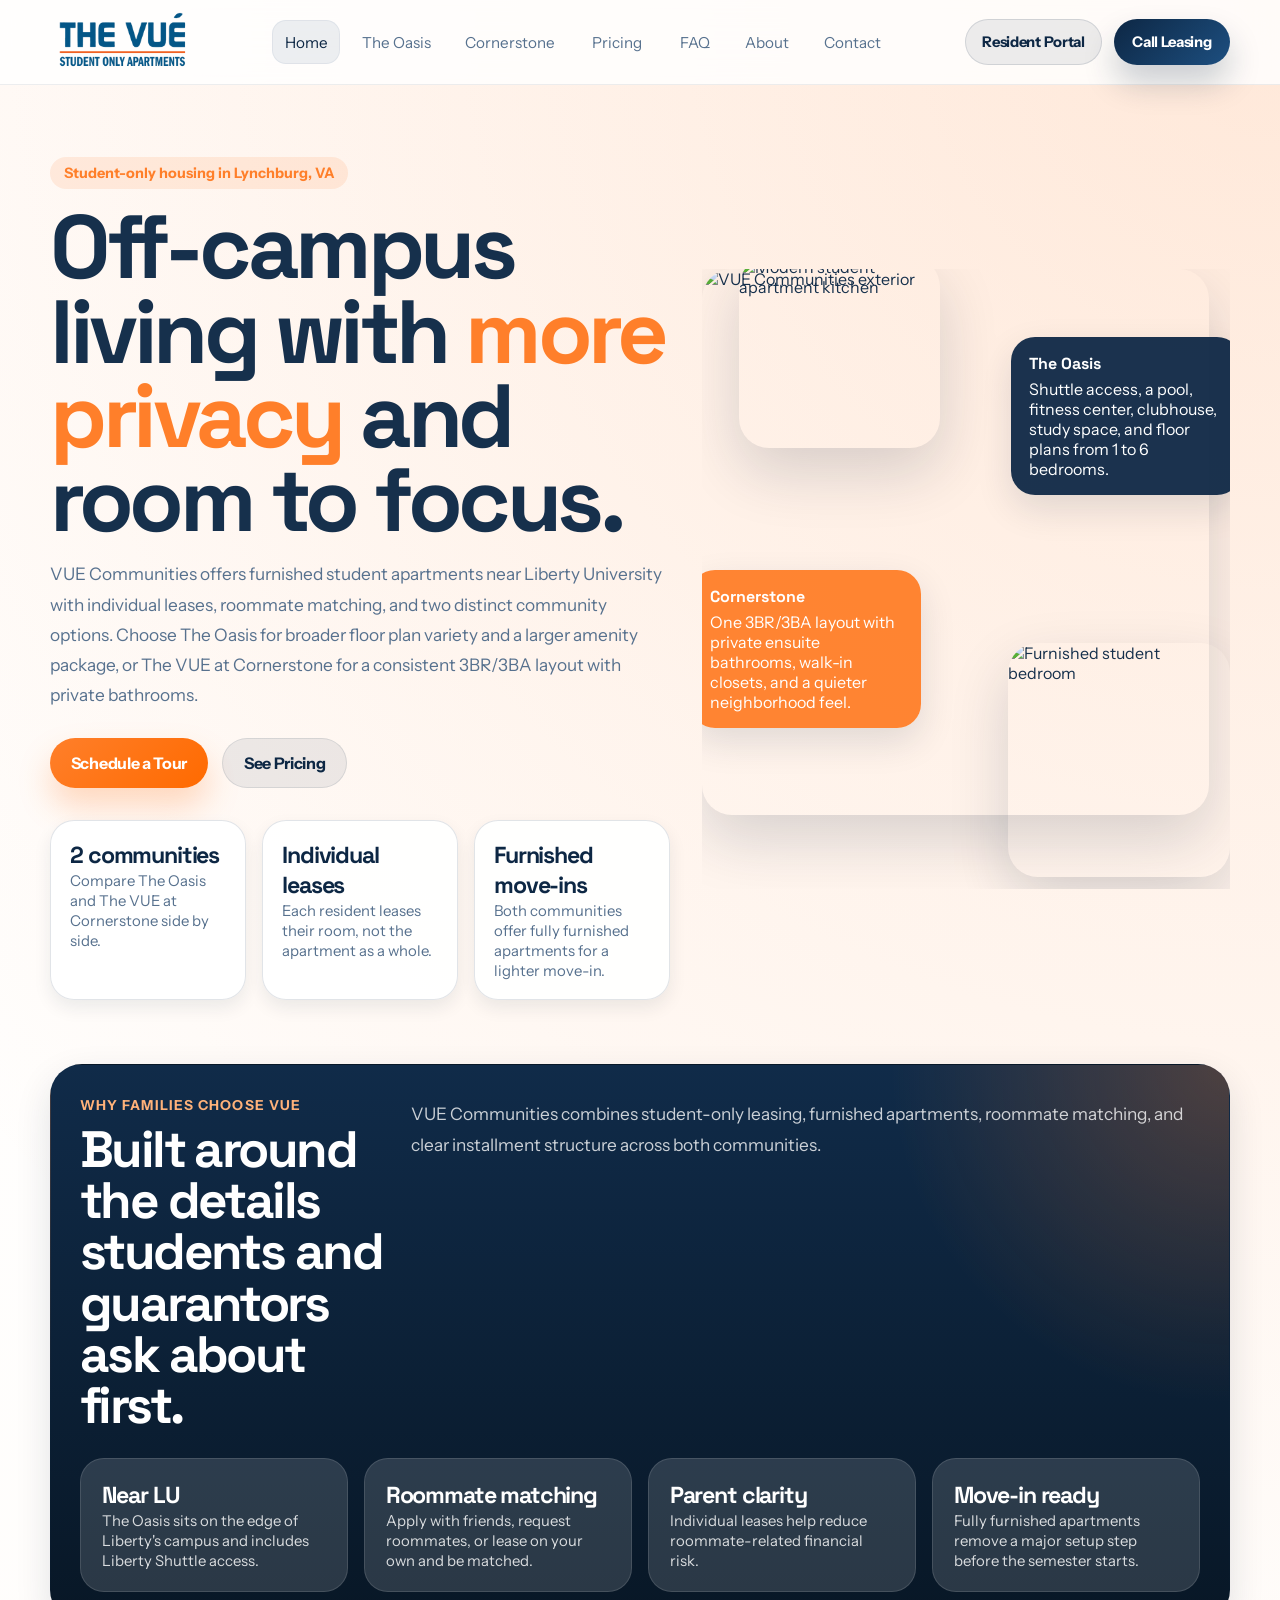
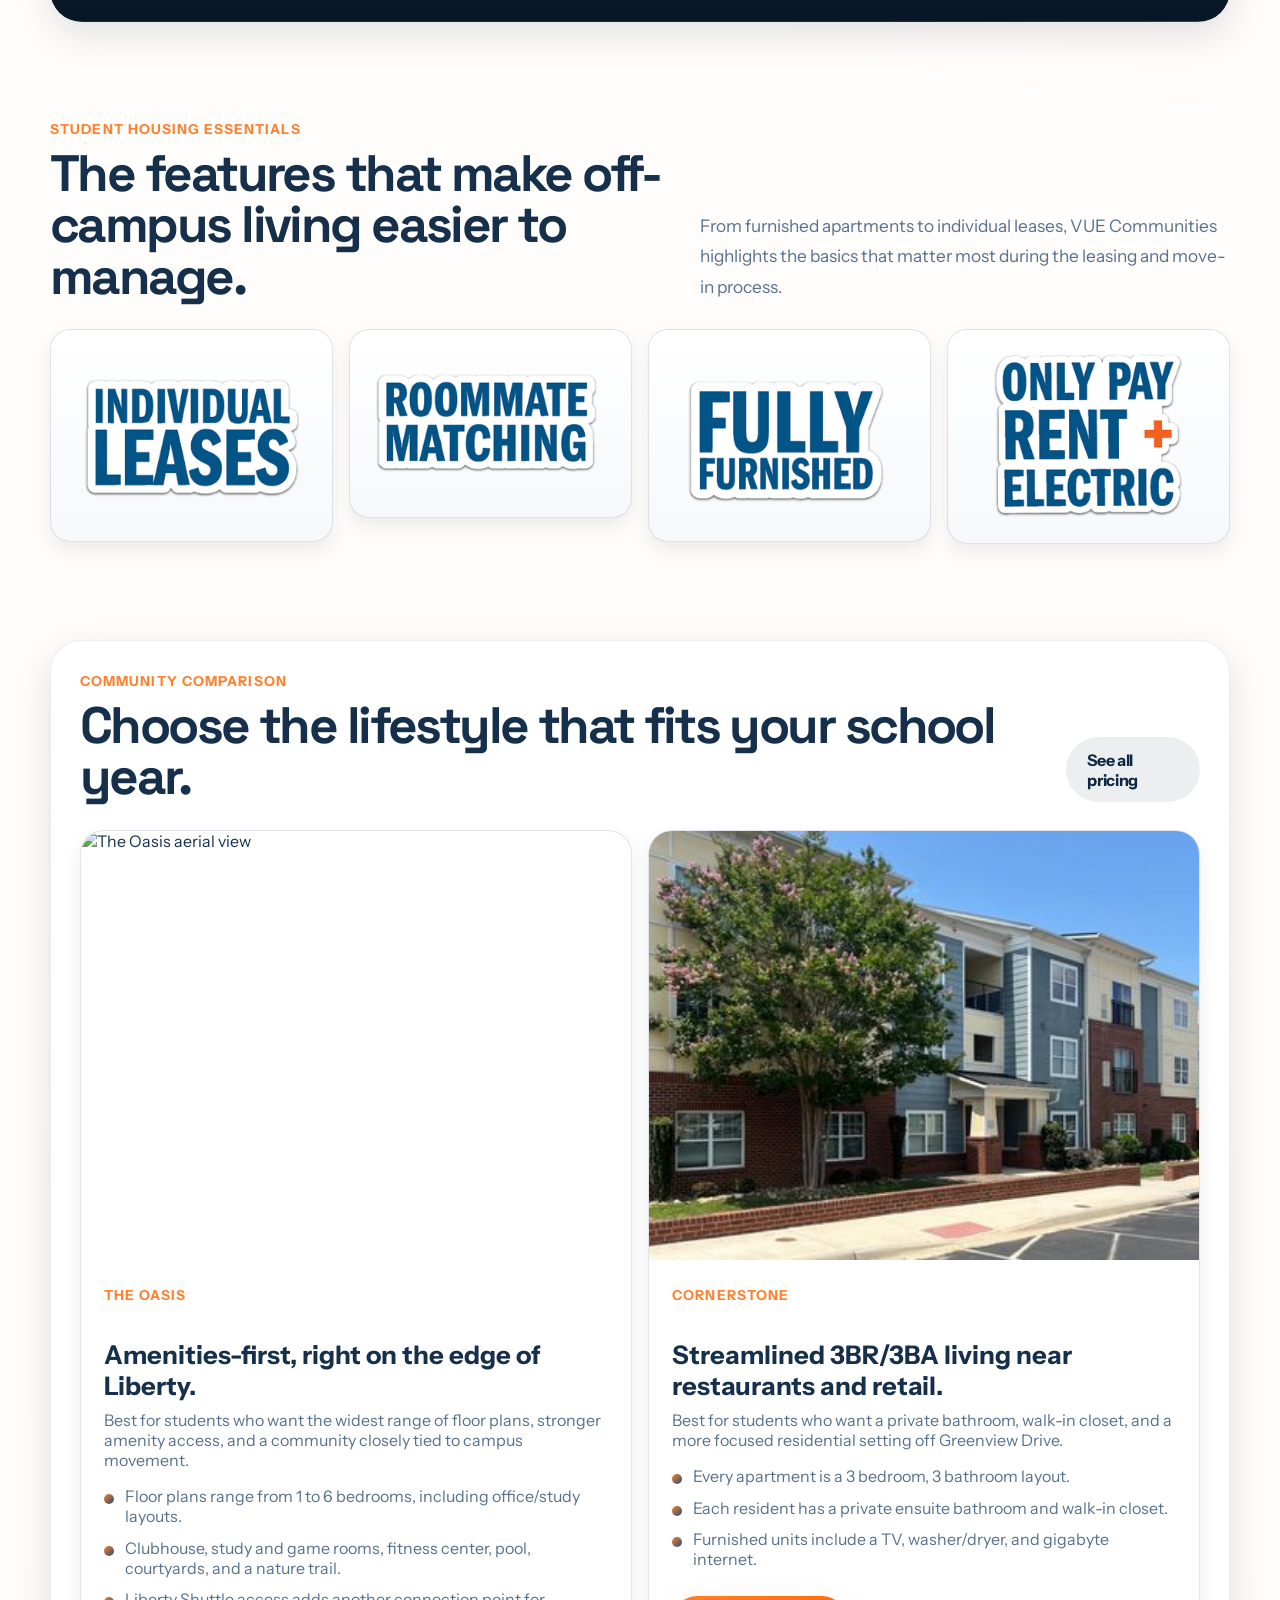
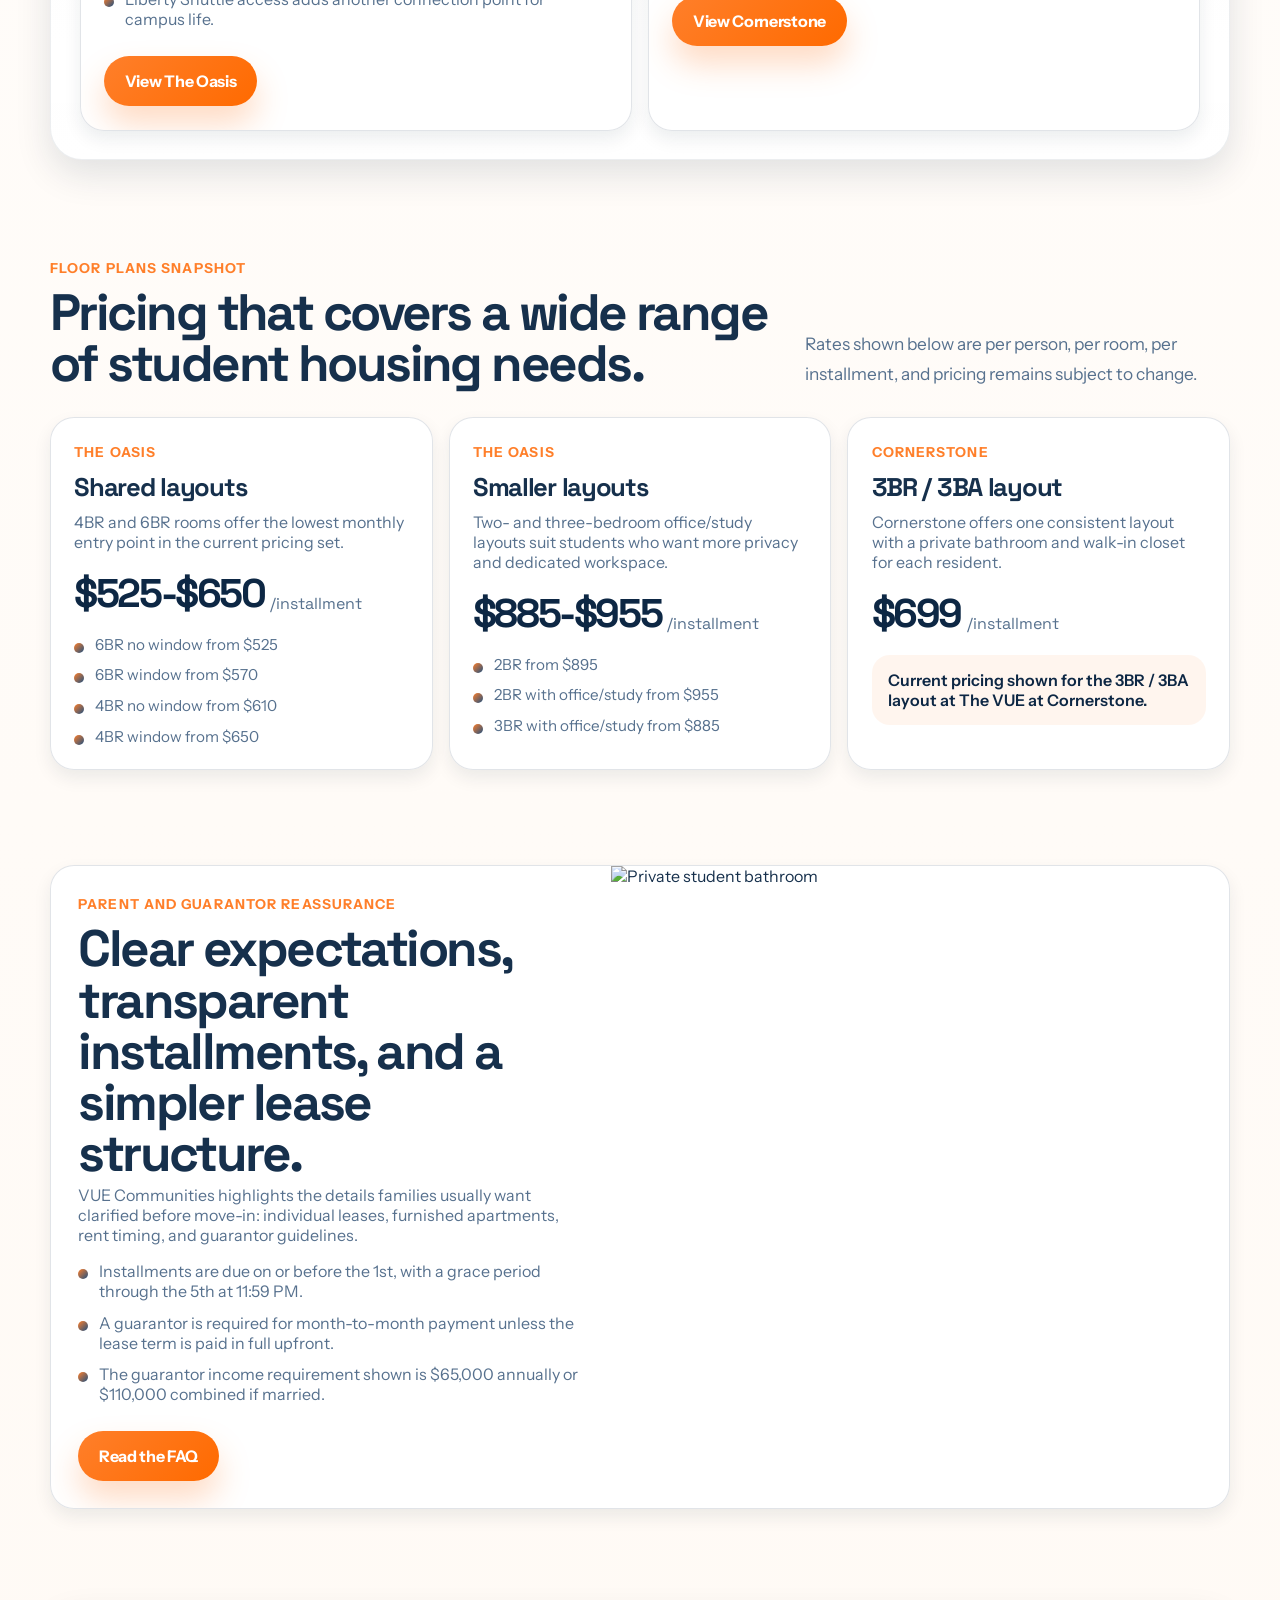
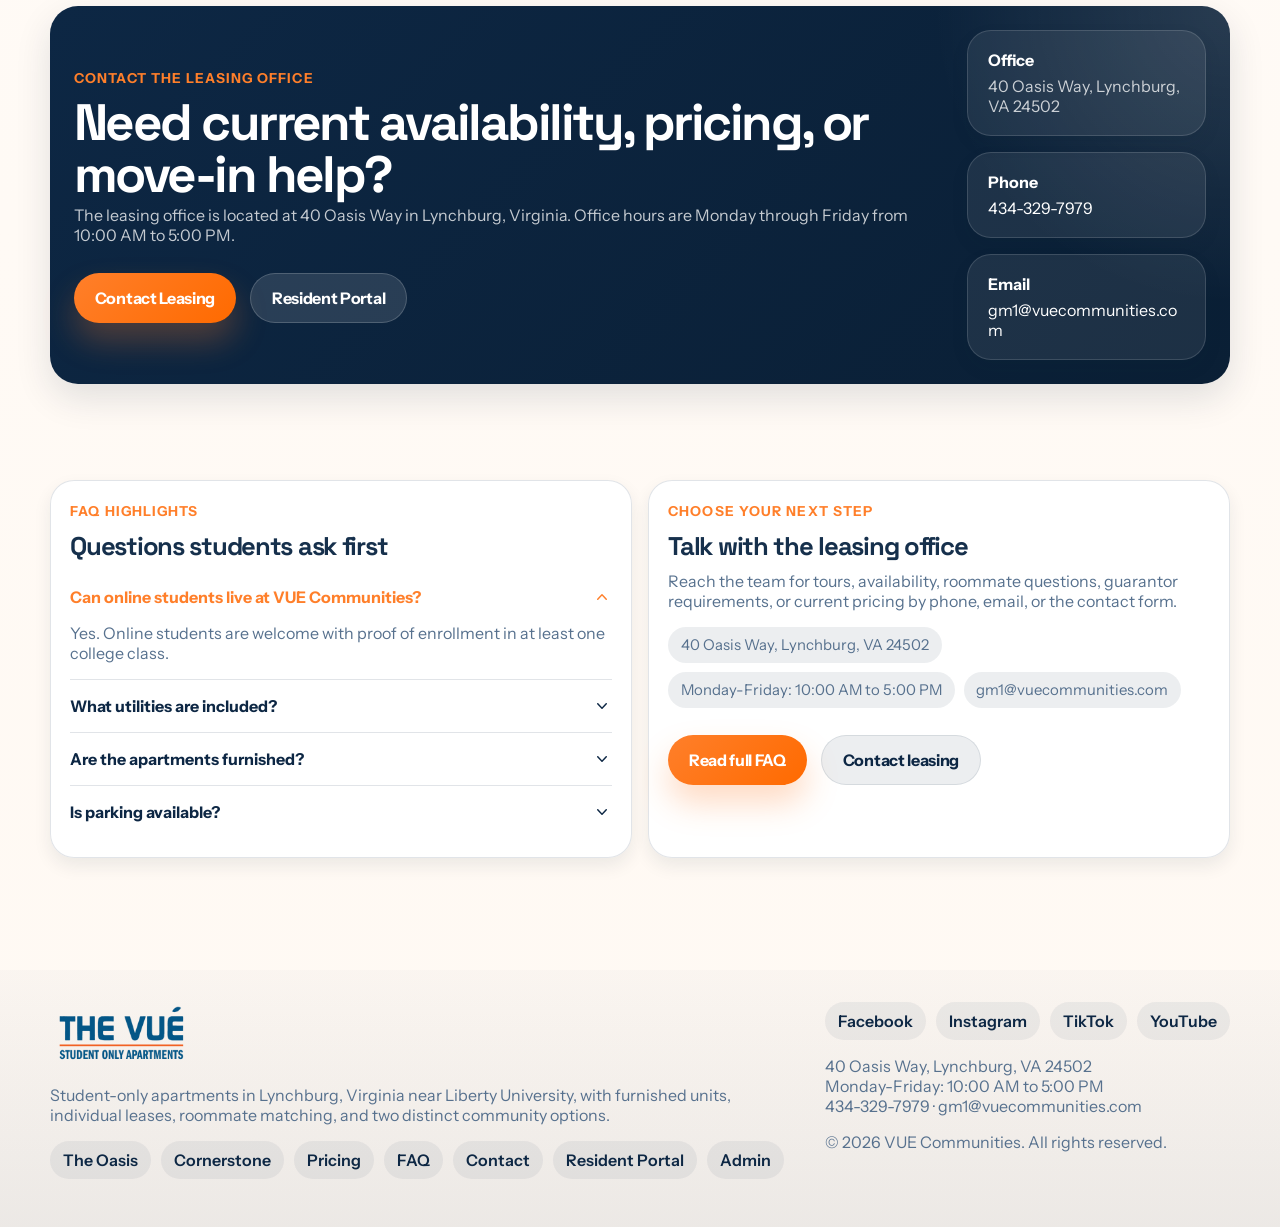
==== commit 83f5059a: "Add Admin link to footer across all pages" ====
--- a/index.html
+++ b/index.html
@@ -5,12 +5,12 @@
     <meta name="viewport" content="width=device-width, initial-scale=1" />
     <meta name="theme-color" content="#0d2744" />
     <link rel="icon" href="/assets/images/vue-logo.png" type="image/png" />
-    <title>VUE Communities | Student Apartments Near Liberty University</title>
+    <title>VUE Communities | Student Apartments Near Liberty University in Lynchburg, VA</title>
     <meta
       name="description"
       content="Student-only apartments near Liberty University in Lynchburg, VA. Compare The Oasis and The VUE at Cornerstone, with furnished units, individual leases, roommate matching, and current pricing."
     />
-    <meta property="og:title" content="VUE Communities | Student Apartments Near Liberty University" />
+    <meta property="og:title" content="VUE Communities | Student Apartments Near Liberty University in Lynchburg, VA" />
     <meta
       property="og:description"
       content="Explore The Oasis and The VUE at Cornerstone, two furnished student apartment communities in Lynchburg, Virginia."
@@ -19,16 +19,119 @@
     <meta property="og:url" content="https://vuecommunities.com/" />
     <meta property="og:image" content="https://vuecommunities.com/assets/images/vue-logo.png" />
     <meta name="twitter:card" content="summary" />
-    <meta name="twitter:title" content="VUE Communities | Student Apartments Near Liberty University" />
+    <meta name="twitter:title" content="VUE Communities | Student Apartments Near Liberty University in Lynchburg, VA" />
     <meta
       name="twitter:description"
       content="Explore The Oasis and The VUE at Cornerstone, two furnished student apartment communities in Lynchburg, Virginia."
     />
+        <meta name="robots" content="index,follow,max-image-preview:large,max-snippet:-1,max-video-preview:-1" />
+    <meta name="author" content="VUE Communities" />
+    <meta name="geo.region" content="US-VA" />
+    <meta name="geo.placename" content="Lynchburg" />
+    <meta property="og:site_name" content="VUE Communities" />
+    <meta name="twitter:image" content="https://vuecommunities.com/assets/images/vue-logo.png" />
+    <meta name="twitter:image:alt" content="VUE Communities logo" />
     <link rel="canonical" href="https://vuecommunities.com/" />
     <link rel="icon" type="image/png" href="/assets/images/icon-192.png" />
     <link rel="apple-touch-icon" href="/assets/images/icon-192.png" />
     <link rel="manifest" href="/site.webmanifest" />
     <meta name="theme-color" content="#0d2744" />
+    <script type="application/ld+json">
+      {
+        "@context": "https://schema.org",
+        "@graph": [
+          {
+            "@type": "Organization",
+            "@id": "https://vuecommunities.com/#organization",
+            "name": "VUE Communities",
+            "url": "https://vuecommunities.com/",
+            "logo": "https://vuecommunities.com/assets/images/vue-logo.png",
+            "telephone": "+1-434-329-7979",
+            "email": "gm1@vuecommunities.com",
+            "sameAs": [
+              "https://www.facebook.com/profile.php?id=100093957887209&mibextid=LQQJ4d",
+              "https://www.instagram.com/the_vuelynchburg?igshid=MjEwN2IyYWYwYw==",
+              "https://www.tiktok.com/@the_vuelynchburg?lang=en",
+              "https://www.youtube.com/channel/UC5Zr5mXkX5QOQk4cFccsYVQ"
+            ],
+            "address": {
+              "@type": "PostalAddress",
+              "streetAddress": "40 Oasis Way",
+              "addressLocality": "Lynchburg",
+              "addressRegion": "VA",
+              "postalCode": "24502",
+              "addressCountry": "US"
+            },
+            "areaServed": {
+              "@type": "City",
+              "name": "Lynchburg"
+            }
+          },
+          {
+            "@type": "WebSite",
+            "@id": "https://vuecommunities.com/#website",
+            "url": "https://vuecommunities.com/",
+            "name": "VUE Communities",
+            "publisher": {
+              "@id": "https://vuecommunities.com/#organization"
+            },
+            "inLanguage": "en-US"
+          },
+          {
+            "@type": "WebPage",
+            "@id": "https://vuecommunities.com/#webpage",
+            "url": "https://vuecommunities.com/",
+            "name": "VUE Communities | Student Apartments Near Liberty University",
+            "description": "Student-only apartments near Liberty University in Lynchburg, VA. Compare The Oasis and The VUE at Cornerstone, with furnished units, individual leases, roommate matching, and current pricing.",
+            "isPartOf": {
+              "@id": "https://vuecommunities.com/#website"
+            },
+            "about": {
+              "@id": "https://vuecommunities.com/#organization"
+            }
+          },
+          {
+            "@type": "ApartmentComplex",
+            "@id": "https://vuecommunities.com/#apartment-complex",
+            "name": "VUE Communities",
+            "url": "https://vuecommunities.com/",
+            "telephone": "+1-434-329-7979",
+            "address": {
+              "@type": "PostalAddress",
+              "streetAddress": "40 Oasis Way",
+              "addressLocality": "Lynchburg",
+              "addressRegion": "VA",
+              "postalCode": "24502",
+              "addressCountry": "US"
+            },
+            "containedInPlace": {
+              "@type": "City",
+              "name": "Lynchburg"
+            },
+            "amenityFeature": [
+              { "@type": "LocationFeatureSpecification", "name": "Student-only leasing" },
+              { "@type": "LocationFeatureSpecification", "name": "Furnished apartments" },
+              { "@type": "LocationFeatureSpecification", "name": "Individual leases" },
+              { "@type": "LocationFeatureSpecification", "name": "Roommate matching" }
+            ],
+            "subOrganization": [
+              {
+                "@type": "ApartmentComplex",
+                "name": "The Oasis",
+                "url": "https://vuecommunities.com/the-oasis",
+                "description": "Student apartments near Liberty University with shuttle access and floor plans from 1 to 6 bedrooms."
+              },
+              {
+                "@type": "ApartmentComplex",
+                "name": "The VUE at Cornerstone",
+                "url": "https://vuecommunities.com/cornerstone",
+                "description": "Furnished 3 bedroom, 3 bathroom student apartments in Lynchburg, VA with private ensuite bathrooms and walk-in closets."
+              }
+            ]
+          }
+        ]
+      }
+    </script>
     <link rel="preconnect" href="https://fonts.googleapis.com" />
     <link rel="preconnect" href="https://fonts.gstatic.com" crossorigin />
     <link
@@ -37,6 +140,7 @@
     />
     <link rel="stylesheet" href="/assets/styles.css" />
     <script defer src="/assets/site.js"></script>
+    <script defer src="/_vercel/insights/script.js"></script>
   </head>
   <body>
     <a class="skip-link" href="#main">Skip to content</a>
@@ -445,6 +549,7 @@
             <a href="/faq">FAQ</a>
             <a href="/contact">Contact</a>
             <a href="https://sclas.twa.rentmanager.com/" target="_blank" rel="noopener noreferrer">Resident Portal</a>
+            <a href="/admin">Admin</a>
           </div>
         </div>
         <div>
--- a/assets/styles.css
+++ b/assets/styles.css
@@ -1976,3 +1976,45 @@
     font-size: clamp(1.8rem, 6vw, 2.8rem);
   }
 }
+
+.note-card--special {
+  border-color: rgba(255, 127, 42, 0.3);
+  box-shadow: 0 10px 28px rgba(13, 39, 68, 0.08);
+}
+
+.note-card--special strong {
+  color: var(--navy-900);
+}
+
+/* ---- Availability badges (community pages) ---- */
+
+.avail-badge {
+  display: inline-flex;
+  align-items: center;
+  padding: 0.2em 0.625em;
+  border-radius: 999px;
+  font-size: 0.75rem;
+  font-weight: 600;
+  margin-top: 0.375rem;
+  white-space: nowrap;
+}
+
+.avail-badge--available {
+  background: #f0fdf4;
+  color: #16a34a;
+}
+
+.avail-badge--limited {
+  background: #fff7ed;
+  color: #ea580c;
+}
+
+.avail-badge--waitlist {
+  background: #fffbeb;
+  color: #d97706;
+}
+
+.avail-badge--unavailable {
+  background: #f1f5f9;
+  color: #64748b;
+}
